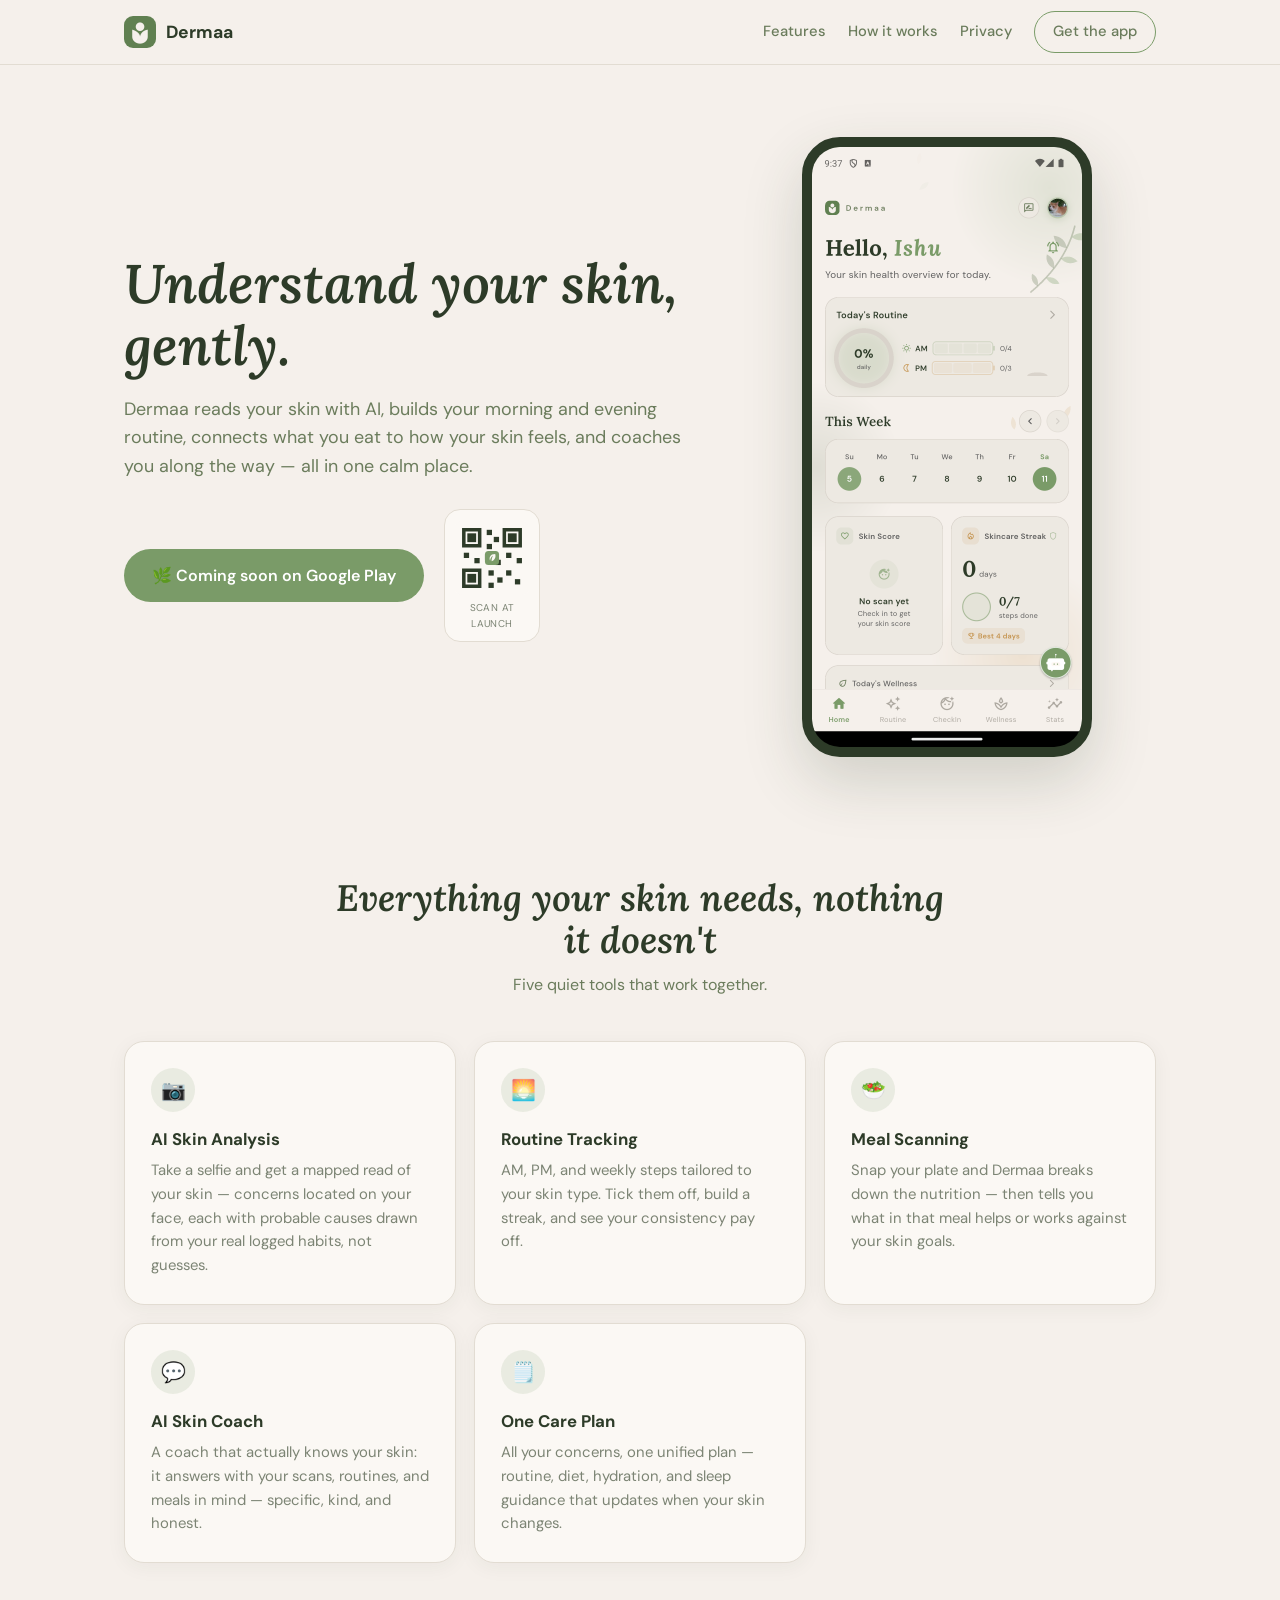
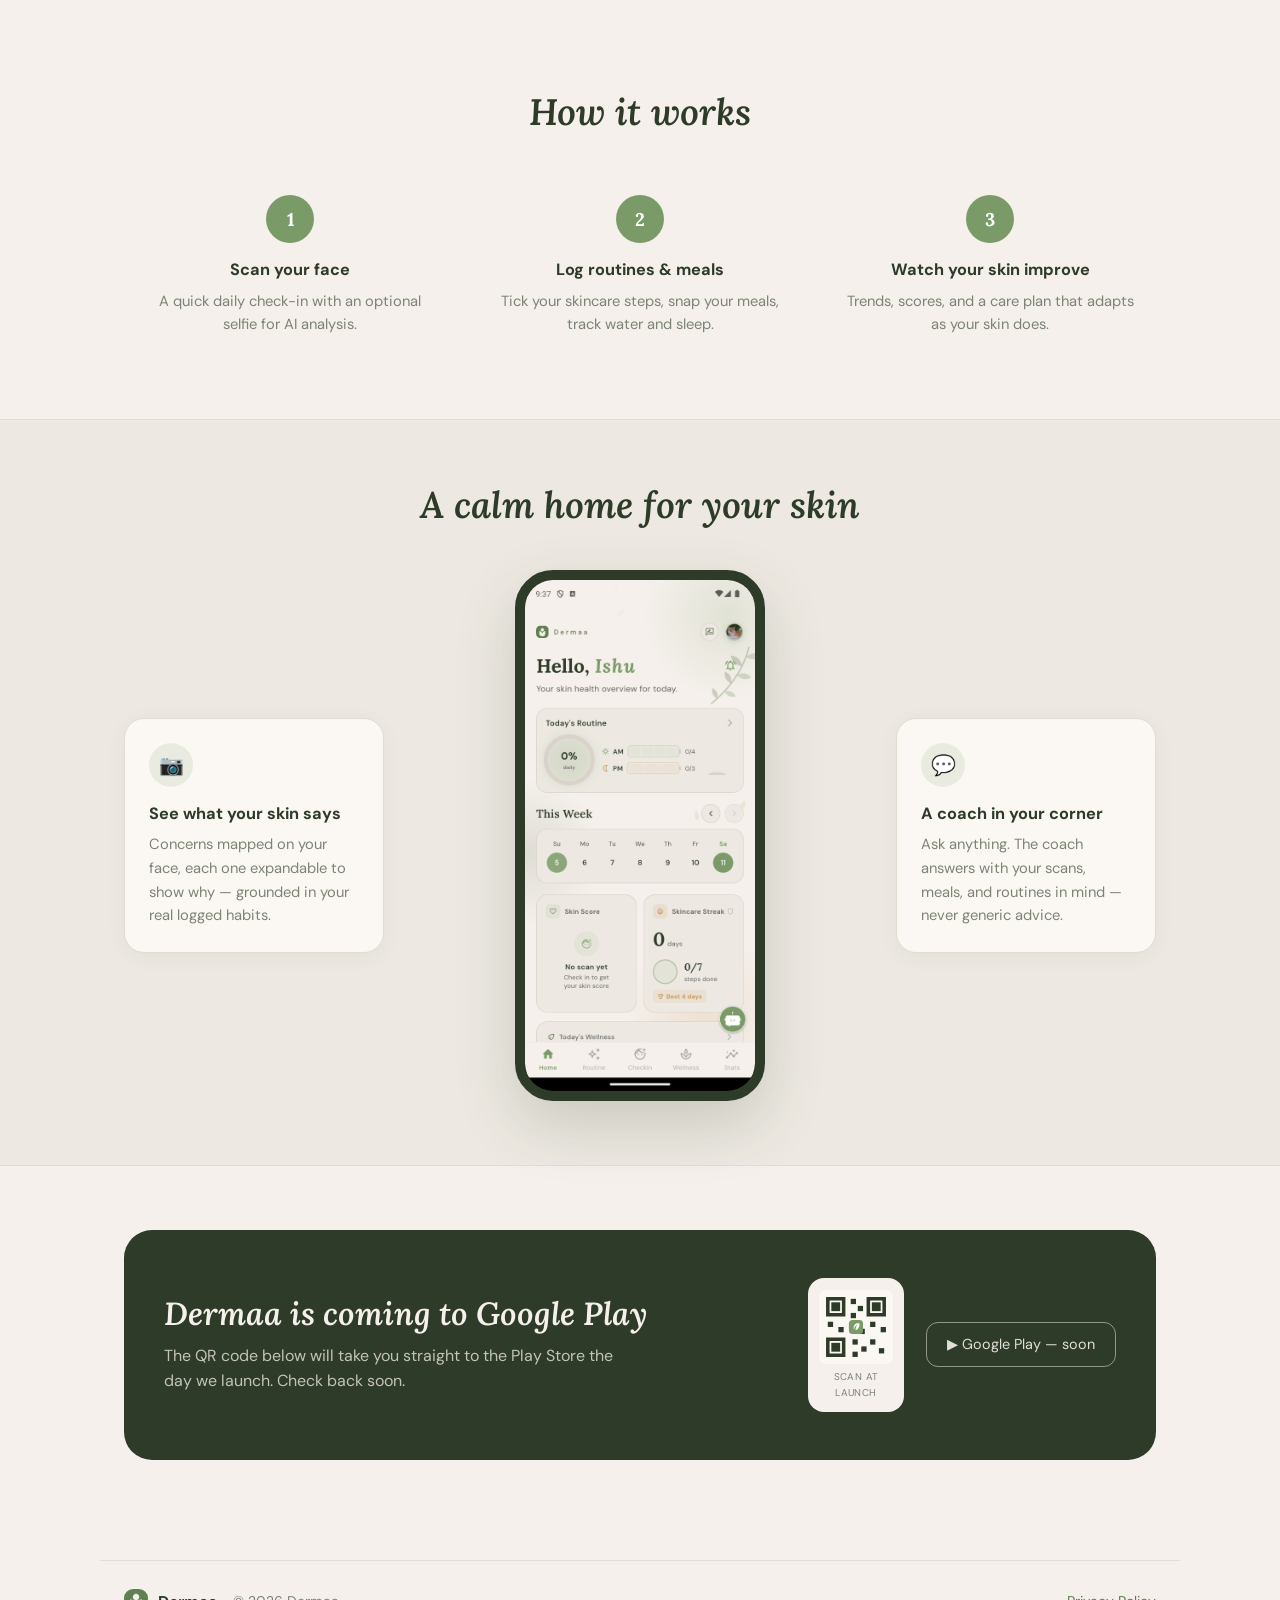
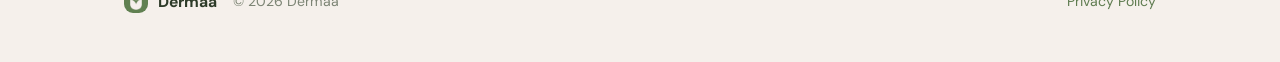
==== index.html @ 2a31aa8f "Cache-bust stylesheet (?v=2) so stale CDN/browser CSS can never serve Co-Authored-By: Claude Opus 4." ====
<!DOCTYPE html>
<html lang="en">
<head>
  <meta charset="UTF-8" />
  <meta name="viewport" content="width=device-width, initial-scale=1.0" />
  <title>Dermaa — Understand your skin, gently</title>
  <meta name="description" content="Dermaa is a skincare tracking app with AI skin analysis, routine tracking, meal scanning, and a personal AI skin coach. Coming soon to Google Play." />
  <meta property="og:title" content="Dermaa — Understand your skin, gently" />
  <meta property="og:description" content="AI skin analysis, daily routines, diet insights, and a personal skin coach — in one calm app." />
  <meta property="og:type" content="website" />
  <meta property="og:image" content="assets/shot_dashboard.png" />
  <link rel="icon" type="image/png" href="assets/app_icon.png" />
  <link rel="preconnect" href="https://fonts.googleapis.com" />
  <link rel="preconnect" href="https://fonts.gstatic.com" crossorigin />
  <link href="https://fonts.googleapis.com/css2?family=DM+Sans:wght@400;500;600;700&family=Lora:ital,wght@1,500;1,600;1,700&display=swap" rel="stylesheet" />
  <link rel="stylesheet" href="styles.css?v=2" />
</head>
<body>

  <header class="nav">
    <div class="wrap nav-inner">
      <a class="brand" href="#"><img src="assets/app_icon.png" alt="Dermaa logo" />Dermaa</a>
      <nav class="nav-links">
        <a href="#features">Features</a>
        <a href="#how">How it works</a>
        <a href="privacy.html">Privacy</a>
        <a class="btn-outline" href="#download">Get the app</a>
      </nav>
    </div>
  </header>

  <main>
    <section class="hero">
      <div class="wrap hero-grid">
        <div>
          <h1>Understand your skin, gently.</h1>
          <p class="lead">
            Dermaa reads your skin with AI, builds your morning and evening
            routine, connects what you eat to how your skin feels, and coaches
            you along the way — all in one calm place.
          </p>
          <div class="hero-cta">
            <span class="btn">🌿 Coming soon on Google Play</span>
            <div class="qr-card" title="Play Store QR — added at launch">
              <!-- Placeholder — swap for the real Play Store QR at launch -->
              <img id="playstore-qr" src="assets/qr_placeholder.svg" alt="Play Store QR code placeholder" />
              <span>SCAN AT LAUNCH</span>
            </div>
          </div>
        </div>
        <div class="phone">
          <img src="assets/shot_dashboard.png" alt="Dermaa dashboard showing routine progress, skin score, and streak" />
        </div>
      </div>
    </section>

    <section id="features">
      <div class="wrap">
        <div class="section-head">
          <h2>Everything your skin needs, nothing it doesn't</h2>
          <p>Five quiet tools that work together.</p>
        </div>
        <div class="features">
          <div class="feature">
            <div class="chip">📷</div>
            <h3>AI Skin Analysis</h3>
            <p>Take a selfie and get a mapped read of your skin — concerns located
            on your face, each with probable causes drawn from your real logged
            habits, not guesses.</p>
          </div>
          <div class="feature">
            <div class="chip">🌅</div>
            <h3>Routine Tracking</h3>
            <p>AM, PM, and weekly steps tailored to your skin type. Tick them off,
            build a streak, and see your consistency pay off.</p>
          </div>
          <div class="feature">
            <div class="chip">🥗</div>
            <h3>Meal Scanning</h3>
            <p>Snap your plate and Dermaa breaks down the nutrition — then tells
            you what in that meal helps or works against your skin goals.</p>
          </div>
          <div class="feature">
            <div class="chip">💬</div>
            <h3>AI Skin Coach</h3>
            <p>A coach that actually knows your skin: it answers with your scans,
            routines, and meals in mind — specific, kind, and honest.</p>
          </div>
          <div class="feature">
            <div class="chip">🗒️</div>
            <h3>One Care Plan</h3>
            <p>All your concerns, one unified plan — routine, diet, hydration,
            and sleep guidance that updates when your skin changes.</p>
          </div>
        </div>
      </div>
    </section>

    <section id="how">
      <div class="wrap">
        <div class="section-head">
          <h2>How it works</h2>
        </div>
        <div class="steps">
          <div class="step">
            <div class="num">1</div>
            <h3>Scan your face</h3>
            <p>A quick daily check-in with an optional selfie for AI analysis.</p>
          </div>
          <div class="step">
            <div class="num">2</div>
            <h3>Log routines &amp; meals</h3>
            <p>Tick your skincare steps, snap your meals, track water and sleep.</p>
          </div>
          <div class="step">
            <div class="num">3</div>
            <h3>Watch your skin improve</h3>
            <p>Trends, scores, and a care plan that adapts as your skin does.</p>
          </div>
        </div>
      </div>
    </section>

    <!-- More phone screenshots can be added here later: duplicate the .phone
         block inside .shots-row and drop PNGs into assets/. -->
    <section class="shots">
      <div class="wrap">
        <div class="section-head">
          <h2>A calm home for your skin</h2>
        </div>
        <div class="shots-row">
          <div class="shot-callout">
            <div class="chip">📷</div>
            <h3>See what your skin says</h3>
            <p>Concerns mapped on your face, each one expandable to show why —
            grounded in your real logged habits.</p>
          </div>
          <div class="phone"><img src="assets/shot_dashboard.png" alt="Dermaa dashboard" /></div>
          <div class="shot-callout">
            <div class="chip">💬</div>
            <h3>A coach in your corner</h3>
            <p>Ask anything. The coach answers with your scans, meals, and
            routines in mind — never generic advice.</p>
          </div>
        </div>
      </div>
    </section>

    <section id="download">
      <div class="wrap">
        <div class="download-band">
          <div>
            <h2>Dermaa is coming to Google Play</h2>
            <p>The QR code below will take you straight to the Play Store the day
            we launch. Check back soon.</p>
          </div>
          <div class="download-actions">
            <div class="qr-card on-dark">
              <img src="assets/qr_placeholder.svg" alt="Play Store QR code placeholder" />
              <span>SCAN AT LAUNCH</span>
            </div>
            <span class="play-badge">▶ Google Play — soon</span>
          </div>
        </div>
      </div>
    </section>
  </main>

  <footer>
    <div class="wrap footer-inner">
      <a class="brand" href="#"><img src="assets/app_icon.png" alt="" />Dermaa</a>
      <span>© 2026 Dermaa</span>
      <div class="footer-links">
        <a href="privacy.html">Privacy Policy</a>
      </div>
    </div>
  </footer>
</body>
</html>
---- styles.css ----
/* Dermaa promo site — mirrors the app's AppColors palette (warm cream & sage). */
:root {
  --bg: #F5F0EB;
  --surface: #EDE9E2;
  --card: #FBF8F4;
  --primary: #7A9B68;
  --primary-dark: #5F7C50;
  --forest: #2D3B28;
  --olive: #6B7C5C;
  --text: #3A4234;
  --text-soft: #7C8474;
  --border: #E2DCD2;
  --gold: #C4914A;
  --radius: 20px;
}

* { margin: 0; padding: 0; box-sizing: border-box; }

html { scroll-behavior: smooth; }

html, body {
  /* No layout may ever widen the canvas on a phone — a single overflowing
     element makes mobile browsers zoom out to a "desktop" view. */
  overflow-x: clip;
  max-width: 100%;
}

body {
  font-family: 'DM Sans', system-ui, sans-serif;
  background: var(--bg);
  color: var(--text);
  line-height: 1.6;
  -webkit-font-smoothing: antialiased;
  -webkit-text-size-adjust: 100%;
  text-size-adjust: 100%;
}

img, svg { max-width: 100%; height: auto; }

h1, h2, h3.serif {
  font-family: 'Lora', Georgia, serif;
  font-style: italic;
  font-weight: 600;
  color: var(--forest);
  line-height: 1.15;
}

a { color: var(--primary-dark); text-decoration: none; }
a:hover { text-decoration: underline; }

.wrap { max-width: 1080px; margin: 0 auto; padding: 0 24px; }

/* ── Nav ── */
.nav {
  position: sticky; top: 0; z-index: 10;
  background: rgba(245, 240, 235, 0.92);
  backdrop-filter: blur(8px);
  border-bottom: 1px solid var(--border);
}
.nav-inner {
  display: flex; align-items: center; gap: 28px;
  height: 64px;
}
.brand { display: flex; align-items: center; gap: 10px; font-weight: 700; color: var(--forest); font-size: 1.1rem; }
.brand img { width: 32px; height: 32px; border-radius: 9px; }
.brand:hover { text-decoration: none; }
.nav-links { display: flex; gap: 22px; margin-left: auto; align-items: center; }
.nav-links a { color: var(--olive); font-size: 0.92rem; font-weight: 500; }
.btn-outline {
  border: 1.5px solid var(--primary); color: var(--primary-dark);
  padding: 8px 18px; border-radius: 22px; font-weight: 600; font-size: 0.9rem;
}
.btn-outline:hover { background: var(--primary); color: #fff; text-decoration: none; }

/* ── Buttons ── */
.btn {
  display: inline-flex; align-items: center; gap: 9px;
  background: var(--primary); color: #fff;
  padding: 14px 28px; border-radius: 28px;
  font-weight: 600; font-size: 1rem; border: none; cursor: default;
}
.btn:hover { background: var(--primary-dark); text-decoration: none; }

/* ── Hero ── */
.hero { padding: 72px 0 56px; }
.hero-grid { display: grid; grid-template-columns: 1.15fr 0.85fr; gap: 48px; align-items: center; }
.hero h1 { font-size: clamp(2.2rem, 4.5vw, 3.4rem); margin-bottom: 18px; }
.hero p.lead { font-size: 1.12rem; color: var(--olive); max-width: 34em; margin-bottom: 28px; }
.hero-cta { display: flex; align-items: center; gap: 20px; flex-wrap: wrap; }

.qr-card {
  background: var(--card); border: 1px solid var(--border); border-radius: 16px;
  padding: 10px; width: 96px; text-align: center;
}
.qr-card img { width: 76px; height: 76px; display: block; }
.qr-card span { font-size: 0.62rem; color: var(--text-soft); display: block; margin-top: 4px; letter-spacing: 0.04em; }

/* Phone frame */
.phone {
  border: 10px solid var(--forest); border-radius: 38px;
  overflow: hidden; background: var(--forest);
  box-shadow: 0 24px 60px rgba(45, 59, 40, 0.18);
  width: 100%; max-width: 290px; margin: 0 auto;
}
.phone img { width: 100%; display: block; border-radius: 26px; }

/* ── Sections ── */
section { padding: 64px 0; }
.section-head { text-align: center; max-width: 40em; margin: 0 auto 44px; }
.section-head h2 { font-size: clamp(1.7rem, 3vw, 2.3rem); margin-bottom: 10px; }
.section-head p { color: var(--olive); }

/* Features */
.features { display: grid; grid-template-columns: repeat(auto-fit, minmax(280px, 1fr)); gap: 18px; }
.feature {
  background: var(--card); border: 1px solid var(--border);
  border-radius: var(--radius); padding: 26px;
  /* Stitch design-md "ambient shadow": forest-tinted, never black */
  box-shadow: 0px 4px 20px rgba(45, 59, 40, 0.05);
}
.feature .chip {
  width: 44px; height: 44px; border-radius: 50%;
  background: rgba(122, 155, 104, 0.14);
  display: flex; align-items: center; justify-content: center;
  font-size: 1.25rem; margin-bottom: 14px;
}
.feature h3 { font-size: 1.05rem; color: var(--forest); margin-bottom: 6px; font-weight: 700; }
.feature p { font-size: 0.93rem; color: var(--text-soft); }

/* How it works */
.steps { display: grid; grid-template-columns: repeat(auto-fit, minmax(240px, 1fr)); gap: 18px; }
.step { text-align: center; padding: 18px; }
.step .num {
  width: 48px; height: 48px; border-radius: 50%;
  background: var(--primary); color: #fff; font-weight: 700; font-size: 1.15rem;
  display: flex; align-items: center; justify-content: center; margin: 0 auto 14px;
  font-family: 'Lora', serif;
}
.step h3 { color: var(--forest); font-size: 1.02rem; margin-bottom: 6px; }
.step p { font-size: 0.92rem; color: var(--text-soft); }

/* Screenshot showcase */
.shots { background: var(--surface); border-top: 1px solid var(--border); border-bottom: 1px solid var(--border); }
.shots-row { display: flex; gap: 32px; justify-content: center; align-items: center; flex-wrap: wrap; }
.shots .phone { max-width: 250px; }
.shot-callout {
  max-width: 260px; background: var(--card); border: 1px solid var(--border);
  border-radius: var(--radius); padding: 24px;
  box-shadow: 0px 4px 20px rgba(45, 59, 40, 0.05);
}
.shot-callout .chip {
  width: 44px; height: 44px; border-radius: 50%;
  background: rgba(122, 155, 104, 0.14);
  display: flex; align-items: center; justify-content: center;
  font-size: 1.25rem; margin-bottom: 14px;
}
.shot-callout h3 { color: var(--forest); font-size: 1.02rem; margin-bottom: 6px; }
.shot-callout p { font-size: 0.92rem; color: var(--text-soft); }

/* Download band */
.download-band {
  background: var(--forest); border-radius: 28px;
  padding: 48px 40px; color: #F5F0EB;
  display: flex; align-items: center; gap: 40px; flex-wrap: wrap; justify-content: space-between;
}
.download-band h2 { color: #F5F0EB; font-size: clamp(1.5rem, 2.6vw, 2rem); margin-bottom: 10px; }
.download-band p { color: rgba(245, 240, 235, 0.75); max-width: 30em; }
.download-actions { display: flex; align-items: center; gap: 22px; }
.qr-card.on-dark { background: #F5F0EB; border-color: transparent; }
.play-badge {
  border: 1.5px solid rgba(245, 240, 235, 0.5); border-radius: 12px;
  padding: 10px 20px; font-size: 0.9rem; color: rgba(245, 240, 235, 0.9);
  display: inline-flex; align-items: center; gap: 8px; white-space: nowrap;
}

/* Footer */
footer { padding: 36px 0 48px; }
.footer-inner {
  display: flex; align-items: center; gap: 16px; flex-wrap: wrap;
  color: var(--text-soft); font-size: 0.88rem;
  border-top: 1px solid var(--border); padding-top: 28px;
}
.footer-inner .brand { font-size: 0.98rem; }
.footer-inner .brand img { width: 24px; height: 24px; }
.footer-links { margin-left: auto; display: flex; gap: 18px; }

/* ── Privacy page ── */
.doc { max-width: 760px; margin: 0 auto; padding: 56px 24px 72px; }
.doc h1 { font-size: 2.1rem; margin-bottom: 6px; }
.doc .updated { color: var(--text-soft); font-size: 0.9rem; margin-bottom: 36px; }
.doc h2 { font-size: 1.25rem; margin: 34px 0 10px; }
.doc p, .doc li { color: var(--text); font-size: 0.98rem; }
.doc ul { padding-left: 22px; margin: 10px 0; }
.doc li { margin-bottom: 6px; }

/* ── Responsive ── */
@media (max-width: 820px) {
  .hero-grid { grid-template-columns: 1fr; text-align: center; }
  .hero p.lead { margin-left: auto; margin-right: auto; }
  .hero-cta { justify-content: center; }
  .phone { max-width: 240px; }
  .nav-links a:not(.btn-outline) { display: none; }
  .download-band { justify-content: center; text-align: center; }
}

/* Phones */
@media (max-width: 560px) {
  .wrap { padding: 0 18px; }
  section { padding: 44px 0; }
  .hero { padding: 40px 0 36px; }
  .hero h1 { font-size: 2.1rem; }
  .hero p.lead { font-size: 1rem; }
  .hero-cta { flex-direction: column; gap: 16px; }
  .hero-cta .btn { width: 100%; justify-content: center; }
  .section-head { margin-bottom: 28px; }
  .features { grid-template-columns: 1fr; gap: 14px; }
  .feature { padding: 20px; }
  .steps { grid-template-columns: 1fr; gap: 8px; }
  .step { padding: 12px; }
  .shots-row { gap: 20px; }
  .shot-callout { max-width: 100%; }
  .download-band {
    flex-direction: column; align-items: center;
    padding: 32px 22px; gap: 24px; border-radius: 22px;
  }
  .download-actions { flex-direction: column; gap: 16px; }
  .footer-inner { flex-direction: column; text-align: center; gap: 10px; }
  .footer-links { margin-left: 0; }
  .nav-inner { height: 58px; gap: 12px; }
  .brand { font-size: 1rem; }
}
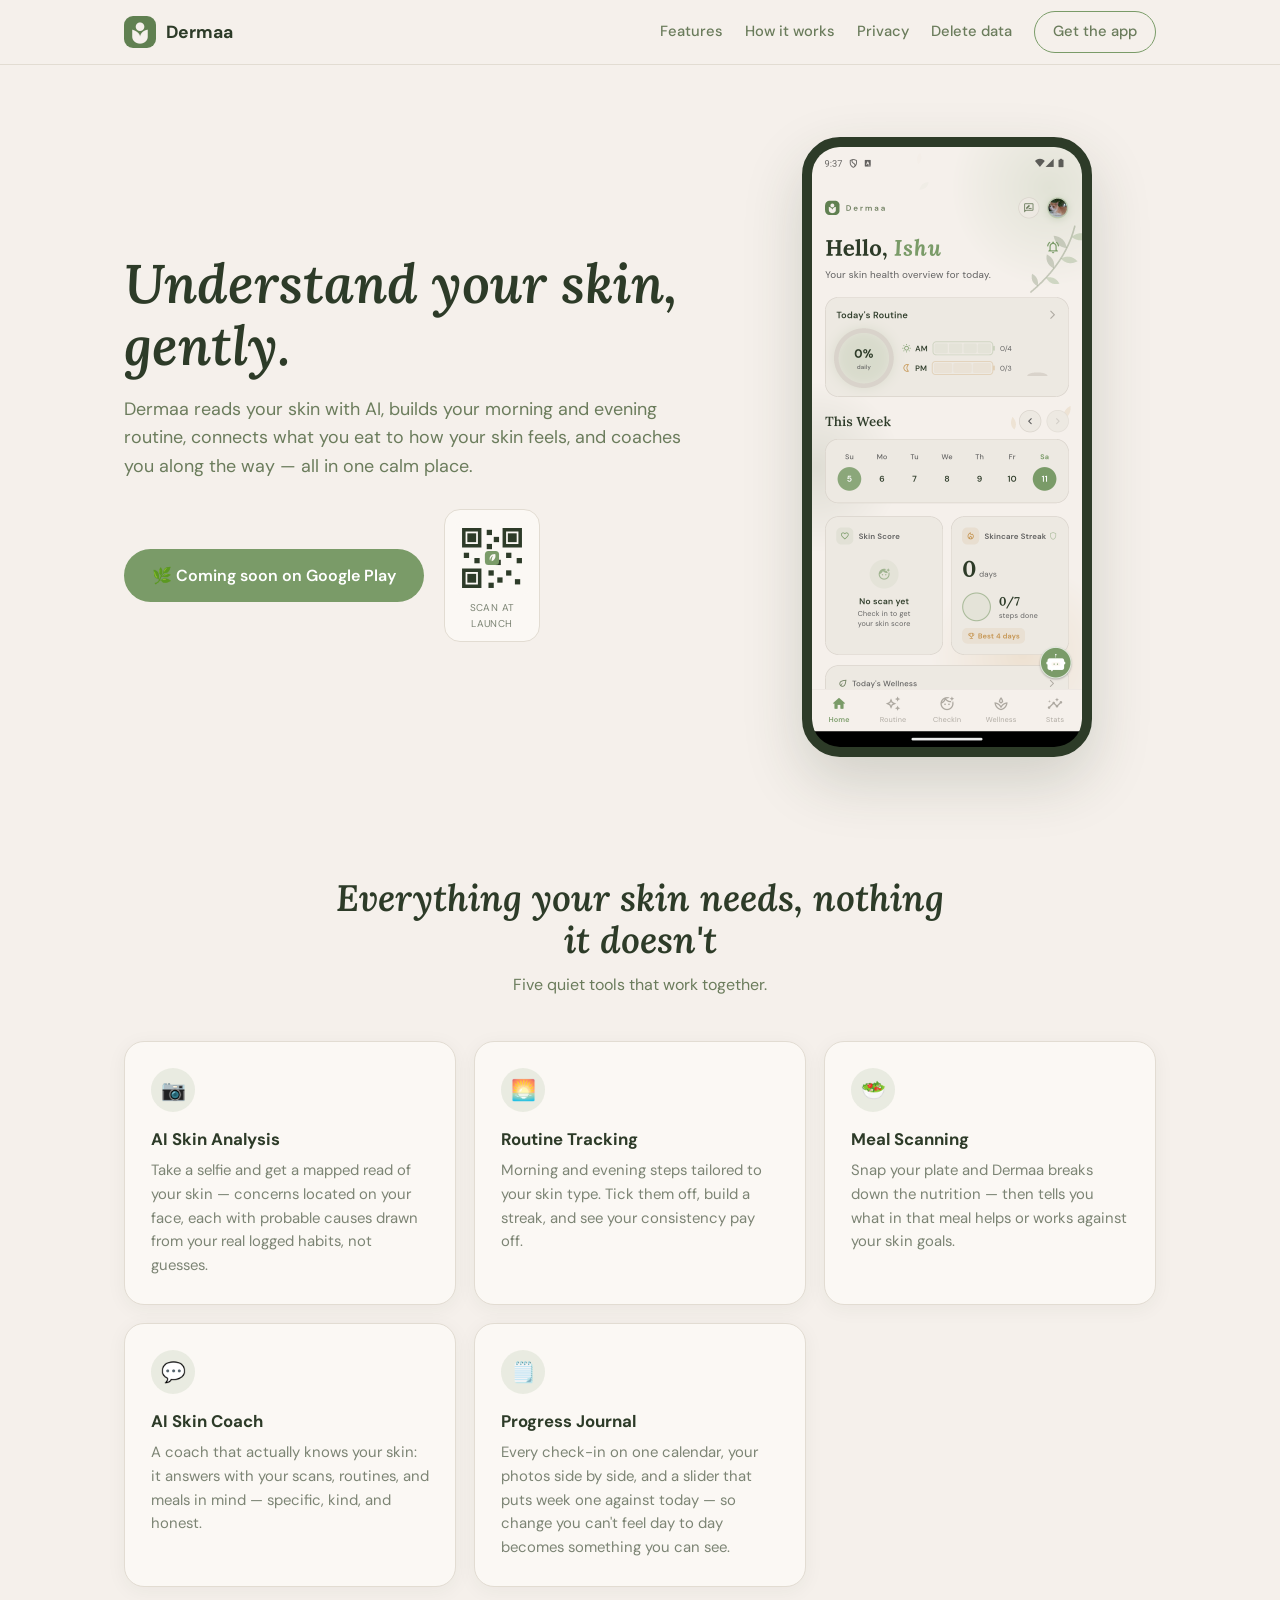
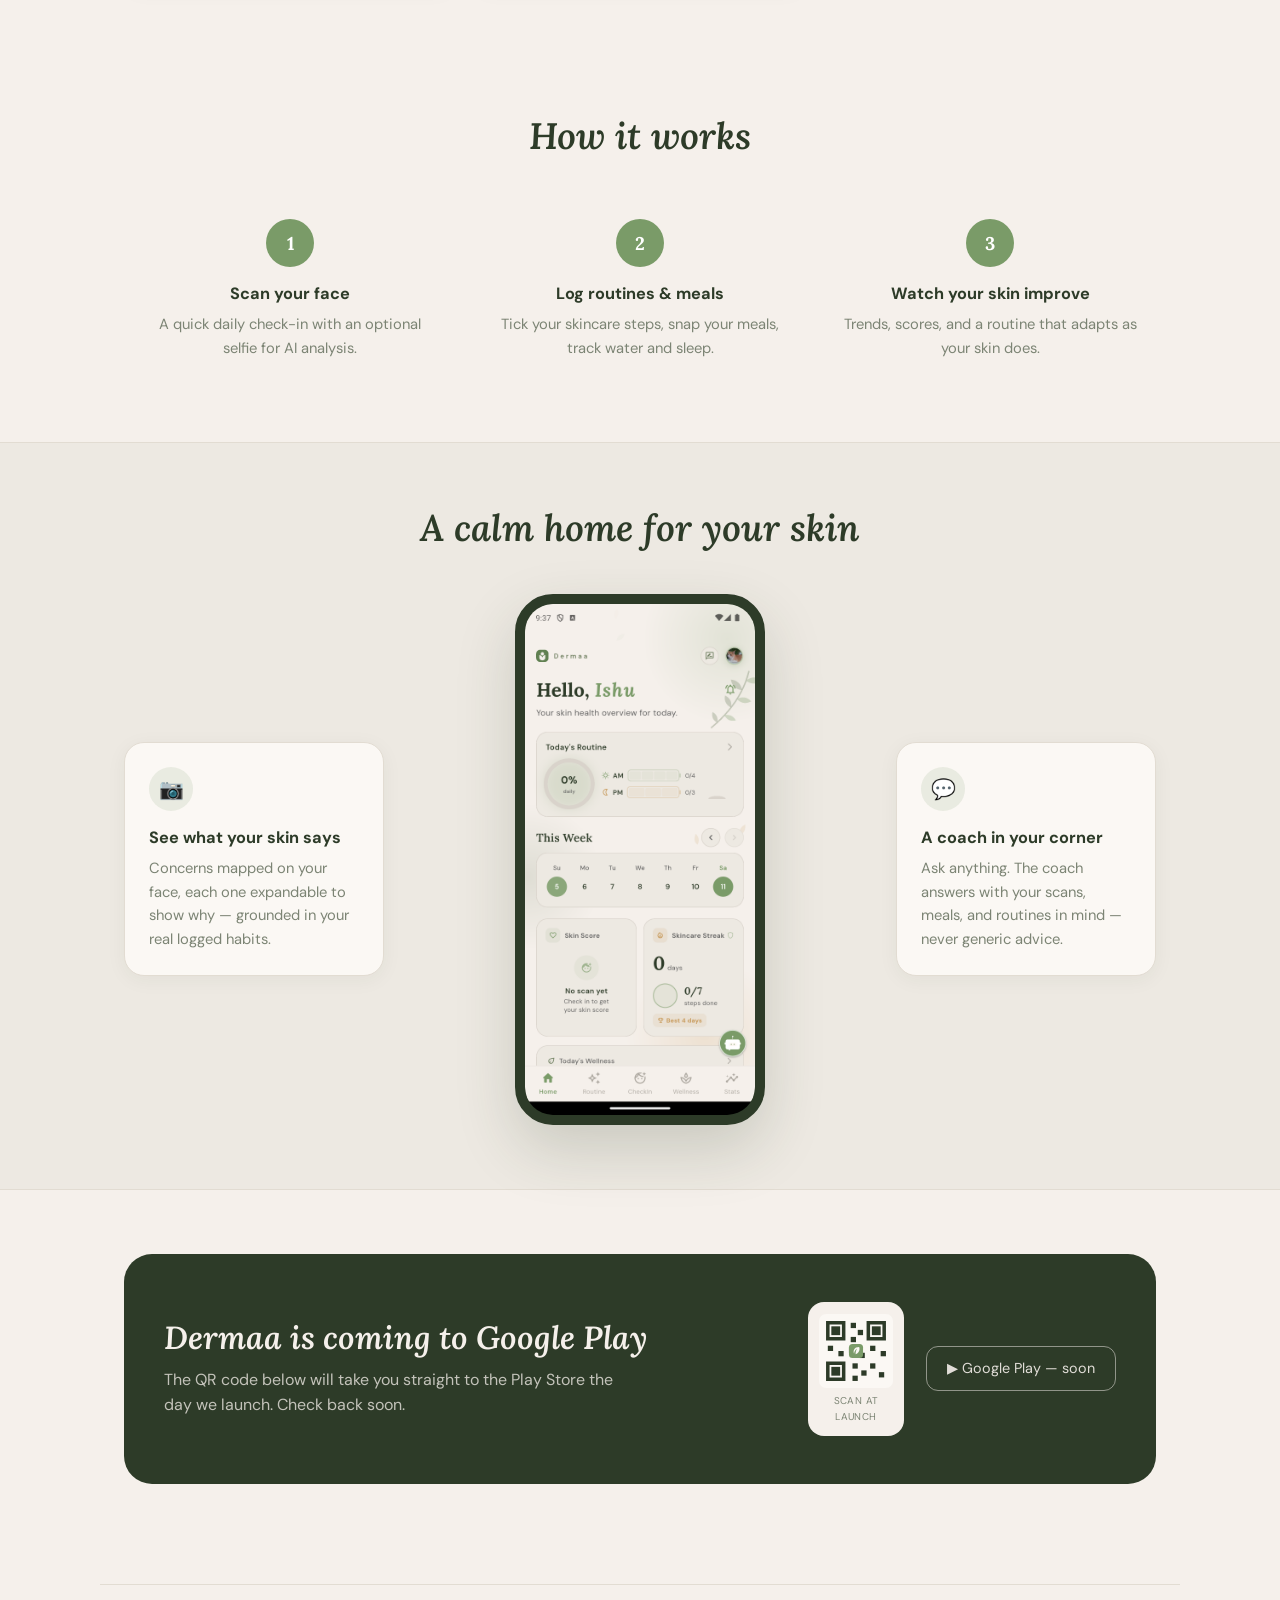
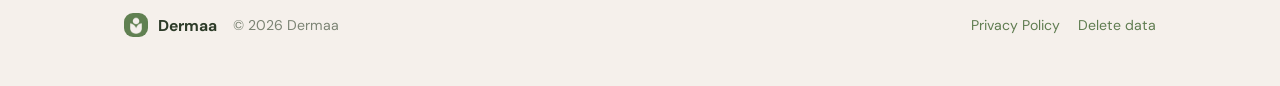
==== commit 6d85273a: "Rewrite privacy policy for Play's User Data policy; add deletion page The old policy predated the Pl" ====
--- a/index.html
+++ b/index.html
@@ -13,7 +13,7 @@
   <link rel="preconnect" href="https://fonts.googleapis.com" />
   <link rel="preconnect" href="https://fonts.gstatic.com" crossorigin />
   <link href="https://fonts.googleapis.com/css2?family=DM+Sans:wght@400;500;600;700&family=Lora:ital,wght@1,500;1,600;1,700&display=swap" rel="stylesheet" />
-  <link rel="stylesheet" href="styles.css?v=2" />
+  <link rel="stylesheet" href="styles.css?v=3" />
 </head>
 <body>
 
@@ -24,6 +24,7 @@
         <a href="#features">Features</a>
         <a href="#how">How it works</a>
         <a href="privacy.html">Privacy</a>
+        <a href="delete-account.html">Delete data</a>
         <a class="btn-outline" href="#download">Get the app</a>
       </nav>
     </div>
@@ -71,7 +72,7 @@
           <div class="feature">
             <div class="chip">🌅</div>
             <h3>Routine Tracking</h3>
-            <p>AM, PM, and weekly steps tailored to your skin type. Tick them off,
+            <p>Morning and evening steps tailored to your skin type. Tick them off,
             build a streak, and see your consistency pay off.</p>
           </div>
           <div class="feature">
@@ -88,9 +89,10 @@
           </div>
           <div class="feature">
             <div class="chip">🗒️</div>
-            <h3>One Care Plan</h3>
-            <p>All your concerns, one unified plan — routine, diet, hydration,
-            and sleep guidance that updates when your skin changes.</p>
+            <h3>Progress Journal</h3>
+            <p>Every check-in on one calendar, your photos side by side, and a
+            slider that puts week one against today — so change you can't feel
+            day to day becomes something you can see.</p>
           </div>
         </div>
       </div>
@@ -115,7 +117,7 @@
           <div class="step">
             <div class="num">3</div>
             <h3>Watch your skin improve</h3>
-            <p>Trends, scores, and a care plan that adapts as your skin does.</p>
+            <p>Trends, scores, and a routine that adapts as your skin does.</p>
           </div>
         </div>
       </div>
@@ -172,6 +174,7 @@
       <span>© 2026 Dermaa</span>
       <div class="footer-links">
         <a href="privacy.html">Privacy Policy</a>
+        <a href="delete-account.html">Delete data</a>
       </div>
     </div>
   </footer>
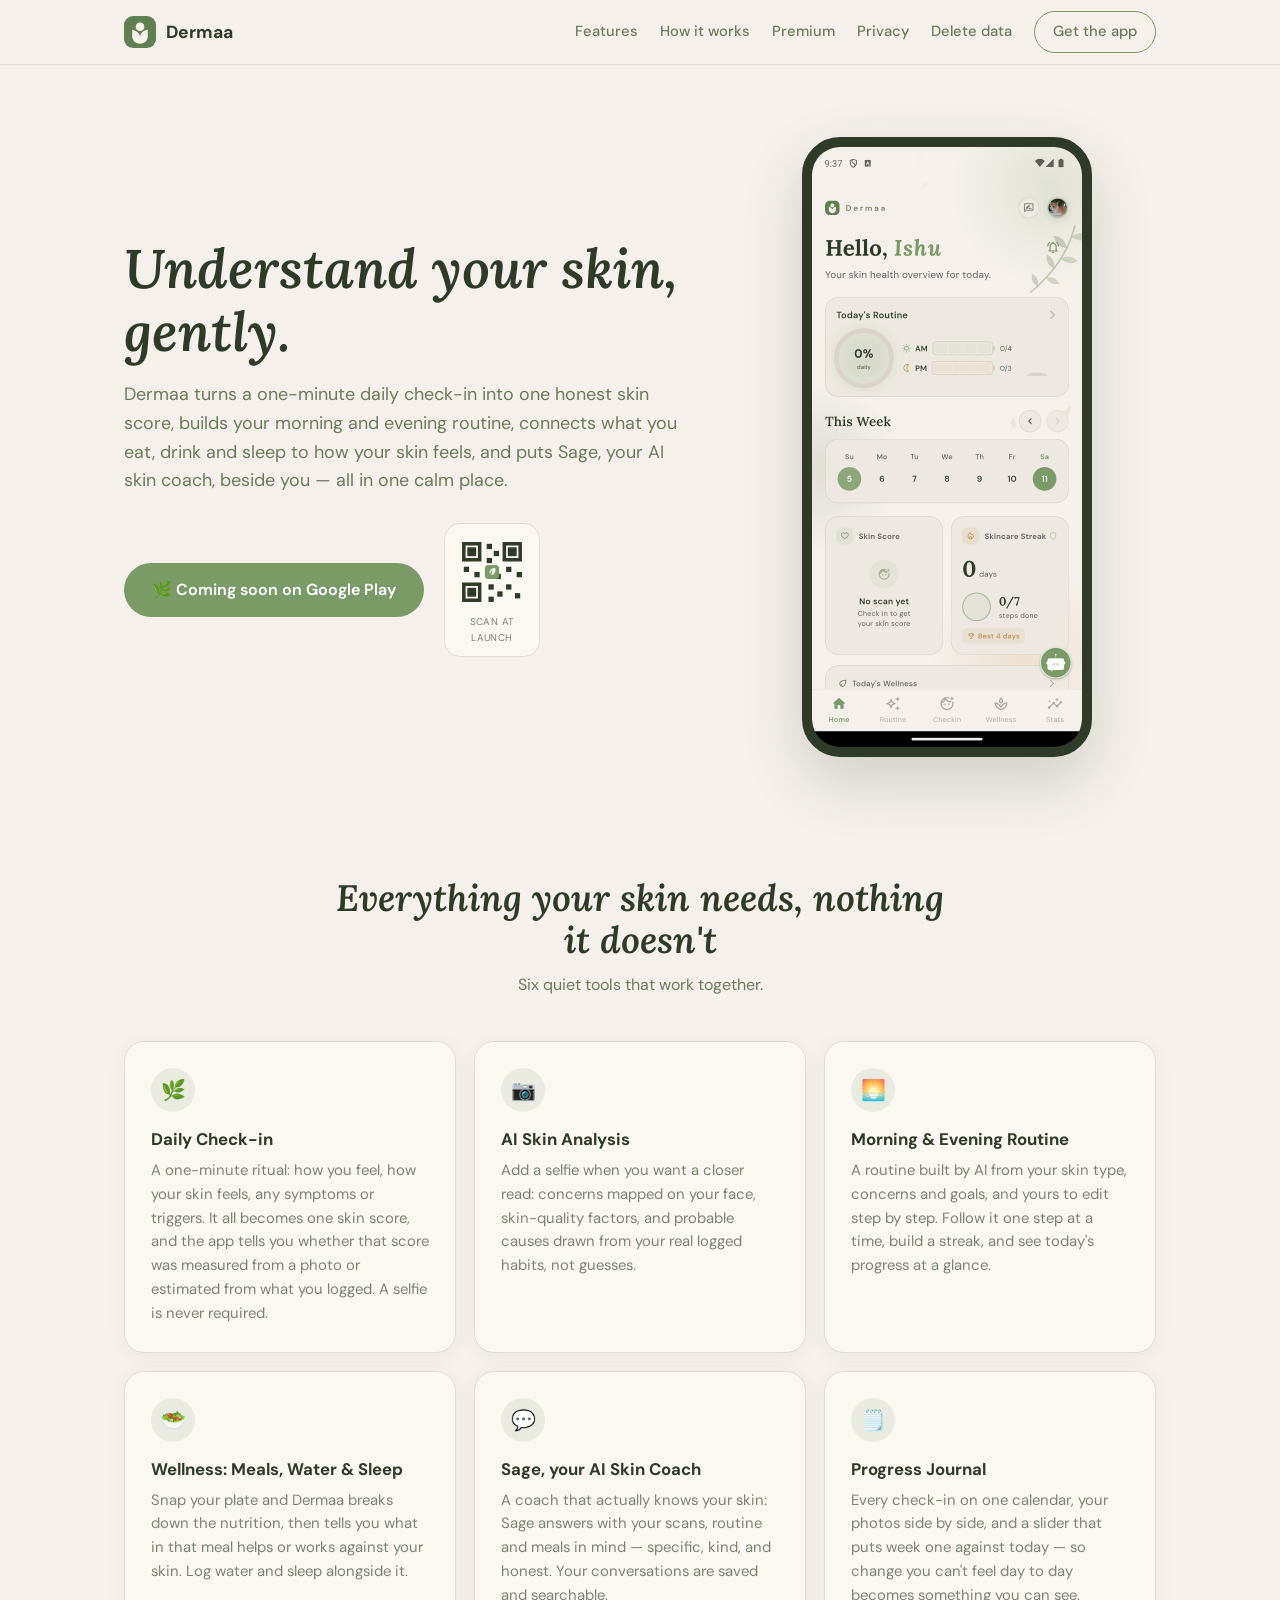
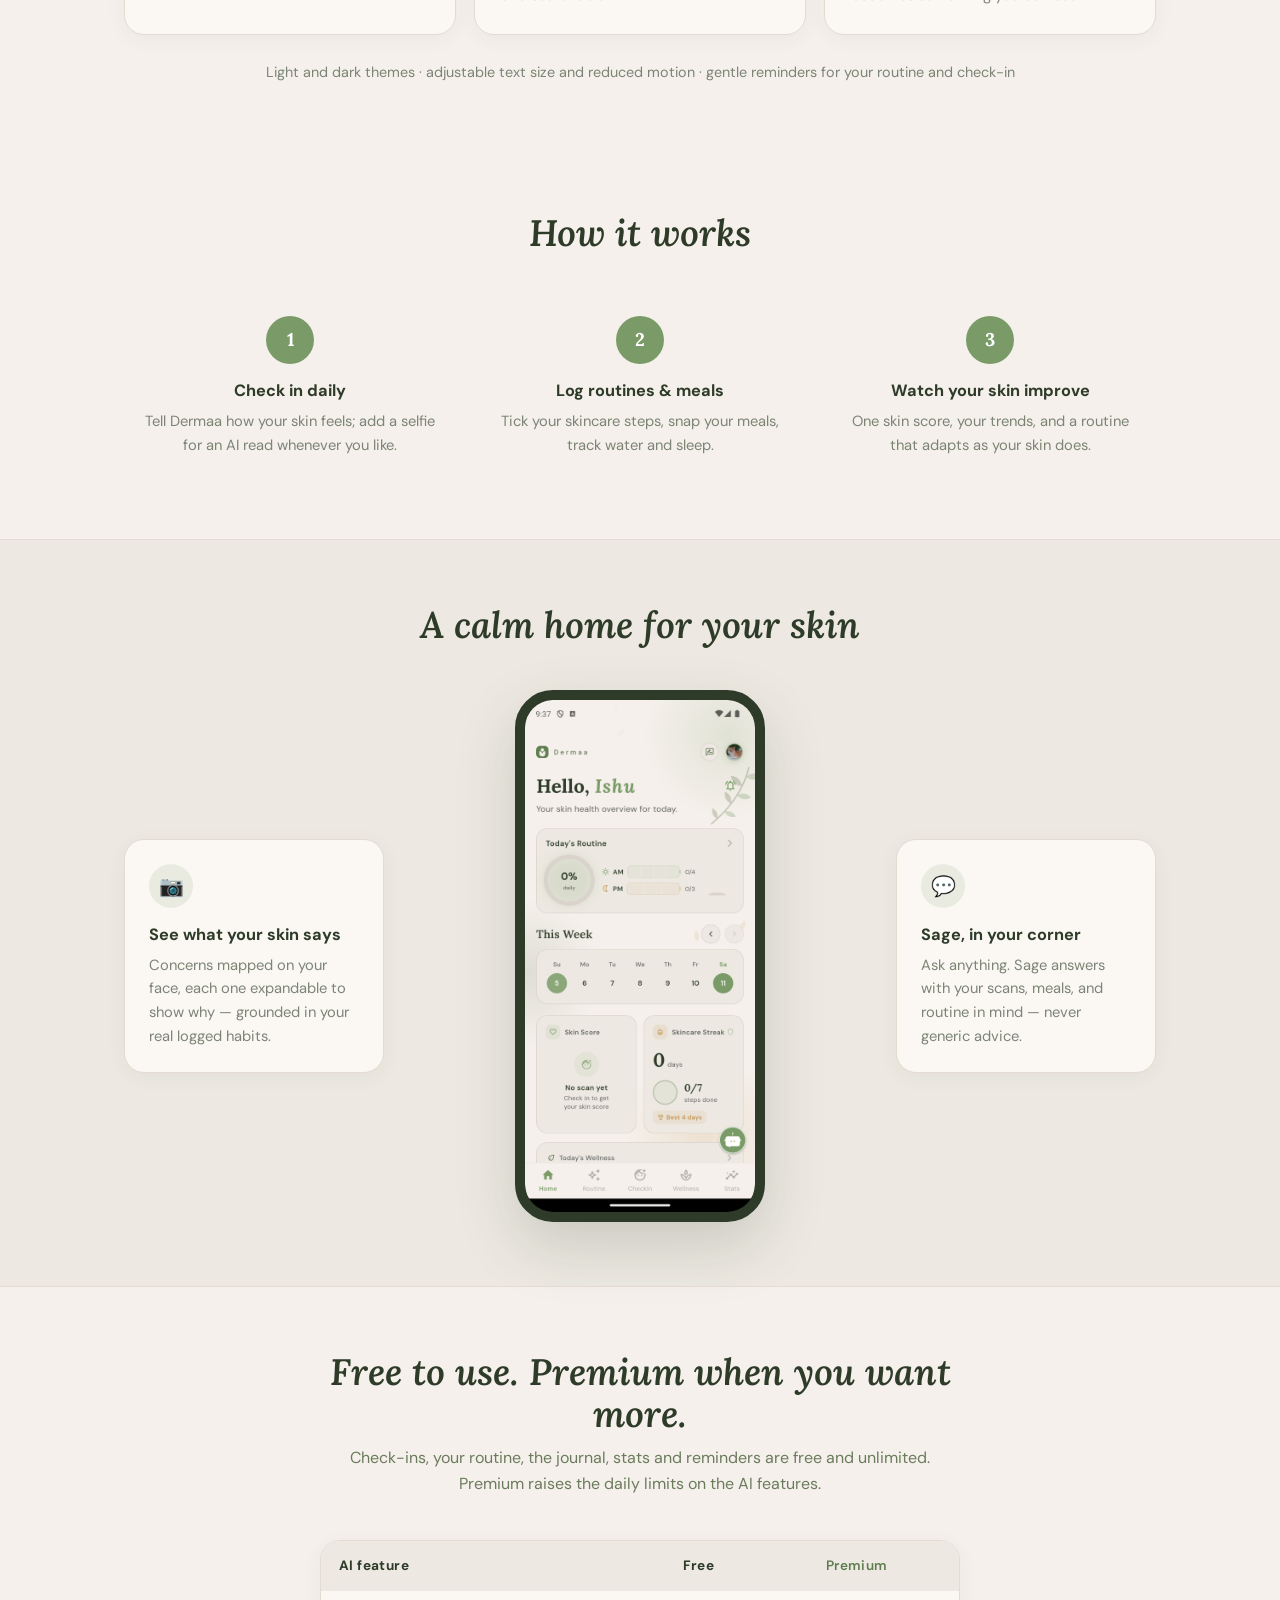
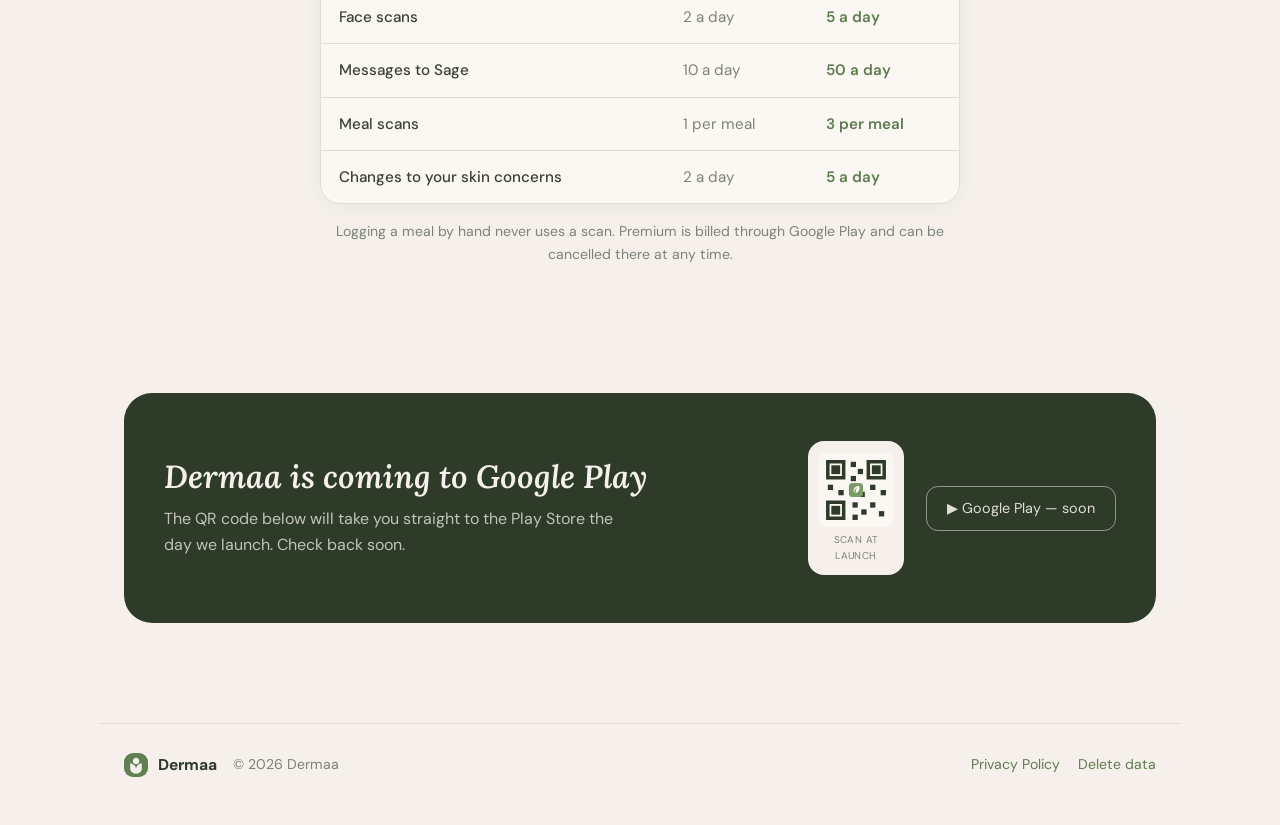
==== commit 83c456e6: "Bring the site up to date with the app - Features: six tools instead of five. The daily check-in and" ====
--- a/index.html
+++ b/index.html
@@ -4,16 +4,16 @@
   <meta charset="UTF-8" />
   <meta name="viewport" content="width=device-width, initial-scale=1.0" />
   <title>Dermaa — Understand your skin, gently</title>
-  <meta name="description" content="Dermaa is a skincare tracking app with AI skin analysis, routine tracking, meal scanning, and a personal AI skin coach. Coming soon to Google Play." />
+  <meta name="description" content="Dermaa is a skincare tracking app: a daily check-in with one skin score, AI skin analysis, a morning and evening routine, meal, water and sleep tracking, and Sage, a personal AI skin coach. Coming soon to Google Play." />
   <meta property="og:title" content="Dermaa — Understand your skin, gently" />
-  <meta property="og:description" content="AI skin analysis, daily routines, diet insights, and a personal skin coach — in one calm app." />
+  <meta property="og:description" content="A daily skin check-in, AI skin analysis, your morning and evening routine, wellness tracking and Sage, your AI skin coach — in one calm app." />
   <meta property="og:type" content="website" />
   <meta property="og:image" content="assets/shot_dashboard.png" />
   <link rel="icon" type="image/png" href="assets/app_icon.png" />
   <link rel="preconnect" href="https://fonts.googleapis.com" />
   <link rel="preconnect" href="https://fonts.gstatic.com" crossorigin />
   <link href="https://fonts.googleapis.com/css2?family=DM+Sans:wght@400;500;600;700&family=Lora:ital,wght@1,500;1,600;1,700&display=swap" rel="stylesheet" />
-  <link rel="stylesheet" href="styles.css?v=3" />
+  <link rel="stylesheet" href="styles.css?v=4" />
 </head>
 <body>
 
@@ -23,6 +23,7 @@
       <nav class="nav-links">
         <a href="#features">Features</a>
         <a href="#how">How it works</a>
+        <a href="#premium">Premium</a>
         <a href="privacy.html">Privacy</a>
         <a href="delete-account.html">Delete data</a>
         <a class="btn-outline" href="#download">Get the app</a>
@@ -36,9 +37,10 @@
         <div>
           <h1>Understand your skin, gently.</h1>
           <p class="lead">
-            Dermaa reads your skin with AI, builds your morning and evening
-            routine, connects what you eat to how your skin feels, and coaches
-            you along the way — all in one calm place.
+            Dermaa turns a one-minute daily check-in into one honest skin
+            score, builds your morning and evening routine, connects what you
+            eat, drink and sleep to how your skin feels, and puts Sage, your AI
+            skin coach, beside you — all in one calm place.
           </p>
           <div class="hero-cta">
             <span class="btn">🌿 Coming soon on Google Play</span>
@@ -59,33 +61,44 @@
       <div class="wrap">
         <div class="section-head">
           <h2>Everything your skin needs, nothing it doesn't</h2>
-          <p>Five quiet tools that work together.</p>
+          <p>Six quiet tools that work together.</p>
         </div>
         <div class="features">
+          <div class="feature">
+            <div class="chip">🌿</div>
+            <h3>Daily Check-in</h3>
+            <p>A one-minute ritual: how you feel, how your skin feels, any
+            symptoms or triggers. It all becomes one skin score, and the app
+            tells you whether that score was measured from a photo or estimated
+            from what you logged. A selfie is never required.</p>
+          </div>
           <div class="feature">
             <div class="chip">📷</div>
             <h3>AI Skin Analysis</h3>
-            <p>Take a selfie and get a mapped read of your skin — concerns located
-            on your face, each with probable causes drawn from your real logged
-            habits, not guesses.</p>
+            <p>Add a selfie when you want a closer read: concerns mapped on your
+            face, skin-quality factors, and probable causes drawn from your real
+            logged habits, not guesses.</p>
           </div>
           <div class="feature">
             <div class="chip">🌅</div>
-            <h3>Routine Tracking</h3>
-            <p>Morning and evening steps tailored to your skin type. Tick them off,
-            build a streak, and see your consistency pay off.</p>
+            <h3>Morning &amp; Evening Routine</h3>
+            <p>A routine built by AI from your skin type, concerns and goals,
+            and yours to edit step by step. Follow it one step at a time, build
+            a streak, and see today's progress at a glance.</p>
           </div>
           <div class="feature">
             <div class="chip">🥗</div>
-            <h3>Meal Scanning</h3>
-            <p>Snap your plate and Dermaa breaks down the nutrition — then tells
-            you what in that meal helps or works against your skin goals.</p>
+            <h3>Wellness: Meals, Water &amp; Sleep</h3>
+            <p>Snap your plate and Dermaa breaks down the nutrition, then tells
+            you what in that meal helps or works against your skin. Log water
+            and sleep alongside it.</p>
           </div>
           <div class="feature">
             <div class="chip">💬</div>
-            <h3>AI Skin Coach</h3>
-            <p>A coach that actually knows your skin: it answers with your scans,
-            routines, and meals in mind — specific, kind, and honest.</p>
+            <h3>Sage, your AI Skin Coach</h3>
+            <p>A coach that actually knows your skin: Sage answers with your
+            scans, routine and meals in mind — specific, kind, and honest. Your
+            conversations are saved and searchable.</p>
           </div>
           <div class="feature">
             <div class="chip">🗒️</div>
@@ -95,6 +108,8 @@
             day to day becomes something you can see.</p>
           </div>
         </div>
+        <p class="features-note">Light and dark themes · adjustable text size and
+        reduced motion · gentle reminders for your routine and check-in</p>
       </div>
     </section>
 
@@ -106,8 +121,9 @@
         <div class="steps">
           <div class="step">
             <div class="num">1</div>
-            <h3>Scan your face</h3>
-            <p>A quick daily check-in with an optional selfie for AI analysis.</p>
+            <h3>Check in daily</h3>
+            <p>Tell Dermaa how your skin feels; add a selfie for an AI read
+            whenever you like.</p>
           </div>
           <div class="step">
             <div class="num">2</div>
@@ -117,7 +133,8 @@
           <div class="step">
             <div class="num">3</div>
             <h3>Watch your skin improve</h3>
-            <p>Trends, scores, and a routine that adapts as your skin does.</p>
+            <p>One skin score, your trends, and a routine that adapts as your
+            skin does.</p>
           </div>
         </div>
       </div>
@@ -140,10 +157,35 @@
           <div class="phone"><img src="assets/shot_dashboard.png" alt="Dermaa dashboard" /></div>
           <div class="shot-callout">
             <div class="chip">💬</div>
-            <h3>A coach in your corner</h3>
-            <p>Ask anything. The coach answers with your scans, meals, and
-            routines in mind — never generic advice.</p>
-          </div>
+            <h3>Sage, in your corner</h3>
+            <p>Ask anything. Sage answers with your scans, meals, and
+            routine in mind — never generic advice.</p>
+          </div>
+        </div>
+      </div>
+    </section>
+
+    <section id="premium">
+      <div class="wrap">
+        <div class="section-head">
+          <h2>Free to use. Premium when you want more.</h2>
+          <p>Check-ins, your routine, the journal, stats and reminders are free
+          and unlimited. Premium raises the daily limits on the AI features.</p>
+        </div>
+        <div class="plans">
+          <table>
+            <thead>
+              <tr><th scope="col">AI feature</th><th scope="col">Free</th><th scope="col">Premium</th></tr>
+            </thead>
+            <tbody>
+              <tr><th scope="row">Face scans</th><td>2 a day</td><td>5 a day</td></tr>
+              <tr><th scope="row">Messages to Sage</th><td>10 a day</td><td>50 a day</td></tr>
+              <tr><th scope="row">Meal scans</th><td>1 per meal</td><td>3 per meal</td></tr>
+              <tr><th scope="row">Changes to your skin concerns</th><td>2 a day</td><td>5 a day</td></tr>
+            </tbody>
+          </table>
+          <p class="plans-note">Logging a meal by hand never uses a scan. Premium
+          is billed through Google Play and can be cancelled there at any time.</p>
         </div>
       </div>
     </section>
--- a/styles.css
+++ b/styles.css
@@ -127,6 +127,11 @@
 .feature h3 { font-size: 1.05rem; color: var(--forest); margin-bottom: 6px; font-weight: 700; }
 .feature p { font-size: 0.93rem; color: var(--text-soft); }
 
+.features-note {
+  text-align: center; color: var(--text-soft); font-size: 0.9rem;
+  margin-top: 26px;
+}
+
 /* How it works */
 .steps { display: grid; grid-template-columns: repeat(auto-fit, minmax(240px, 1fr)); gap: 18px; }
 .step { text-align: center; padding: 18px; }
@@ -156,6 +161,25 @@
 }
 .shot-callout h3 { color: var(--forest); font-size: 1.02rem; margin-bottom: 6px; }
 .shot-callout p { font-size: 0.92rem; color: var(--text-soft); }
+
+/* Free & Premium */
+.plans { max-width: 640px; margin: 0 auto; }
+.plans table {
+  width: 100%; border-collapse: separate; border-spacing: 0;
+  background: var(--card); border: 1px solid var(--border);
+  border-radius: var(--radius); overflow: hidden;
+  box-shadow: 0px 4px 20px rgba(45, 59, 40, 0.05);
+}
+.plans th, .plans td { padding: 14px 18px; text-align: left; font-size: 0.95rem; }
+.plans thead th {
+  background: var(--surface); color: var(--forest); font-weight: 700;
+  font-size: 0.85rem; letter-spacing: 0.03em;
+}
+.plans thead th:last-child, .plans tbody td:last-child { color: var(--primary-dark); font-weight: 600; }
+.plans tbody th { color: var(--text); font-weight: 500; }
+.plans tbody td { color: var(--text-soft); white-space: nowrap; }
+.plans tbody tr + tr > * { border-top: 1px solid var(--border); }
+.plans-note { text-align: center; color: var(--text-soft); font-size: 0.88rem; margin-top: 16px; }
 
 /* Download band */
 .download-band {
@@ -225,6 +249,7 @@
   }
   .download-actions { flex-direction: column; gap: 16px; }
   .footer-inner { flex-direction: column; text-align: center; gap: 10px; }
+  .plans th, .plans td { padding: 12px; font-size: 0.88rem; }
   .footer-links { margin-left: 0; }
   .nav-inner { height: 58px; gap: 12px; }
   .brand { font-size: 1rem; }
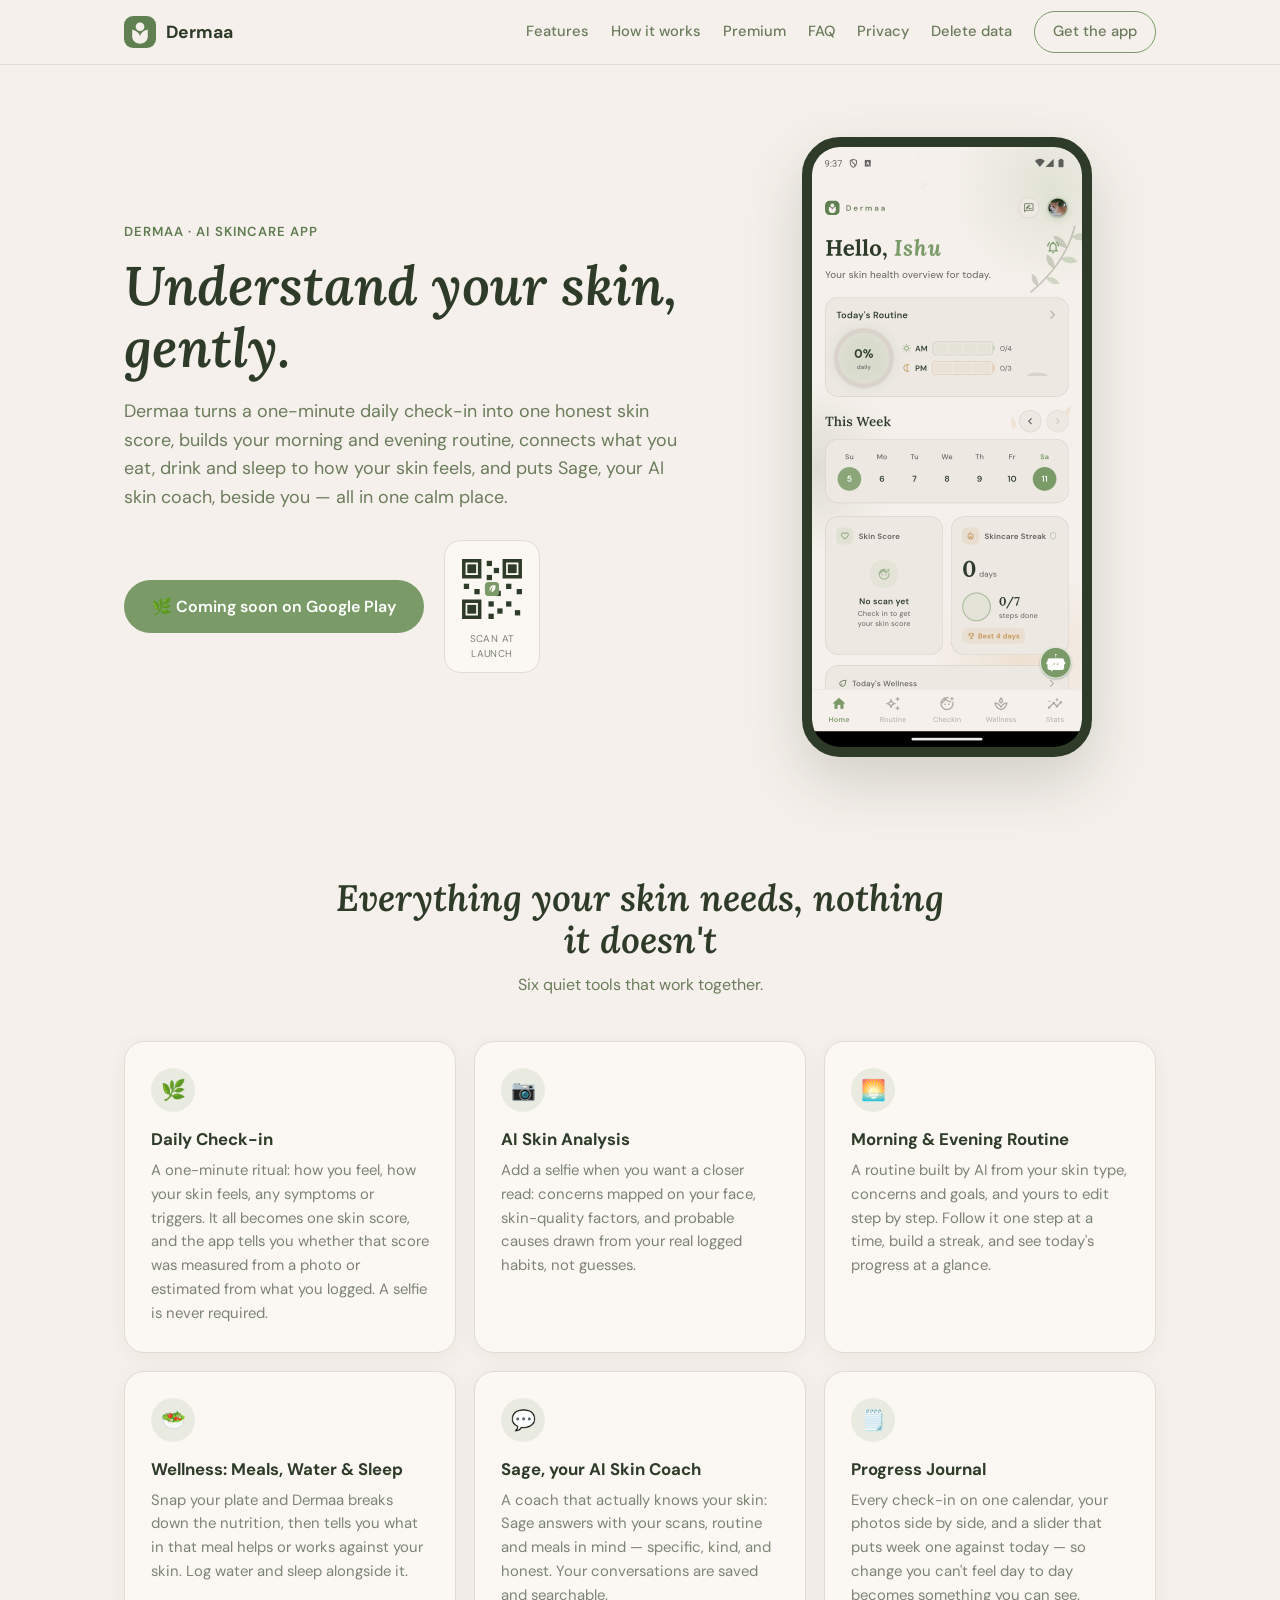
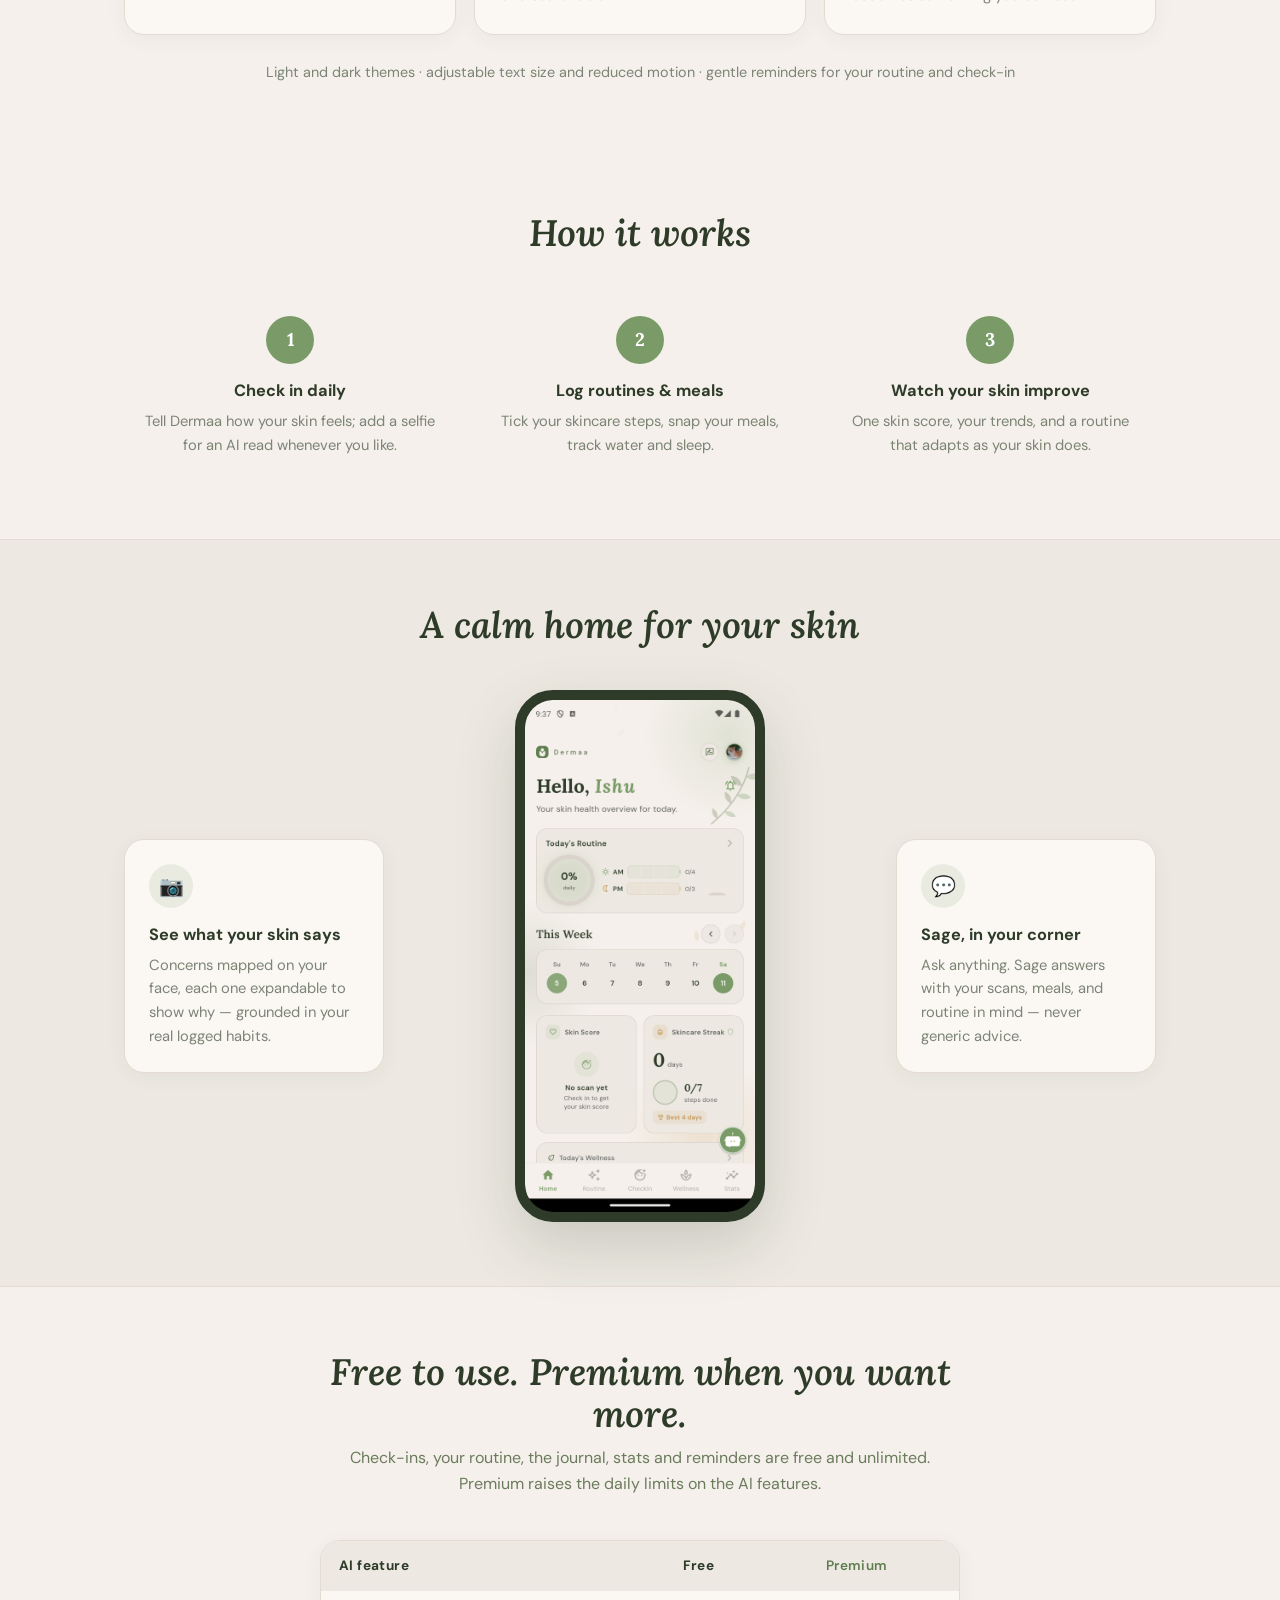
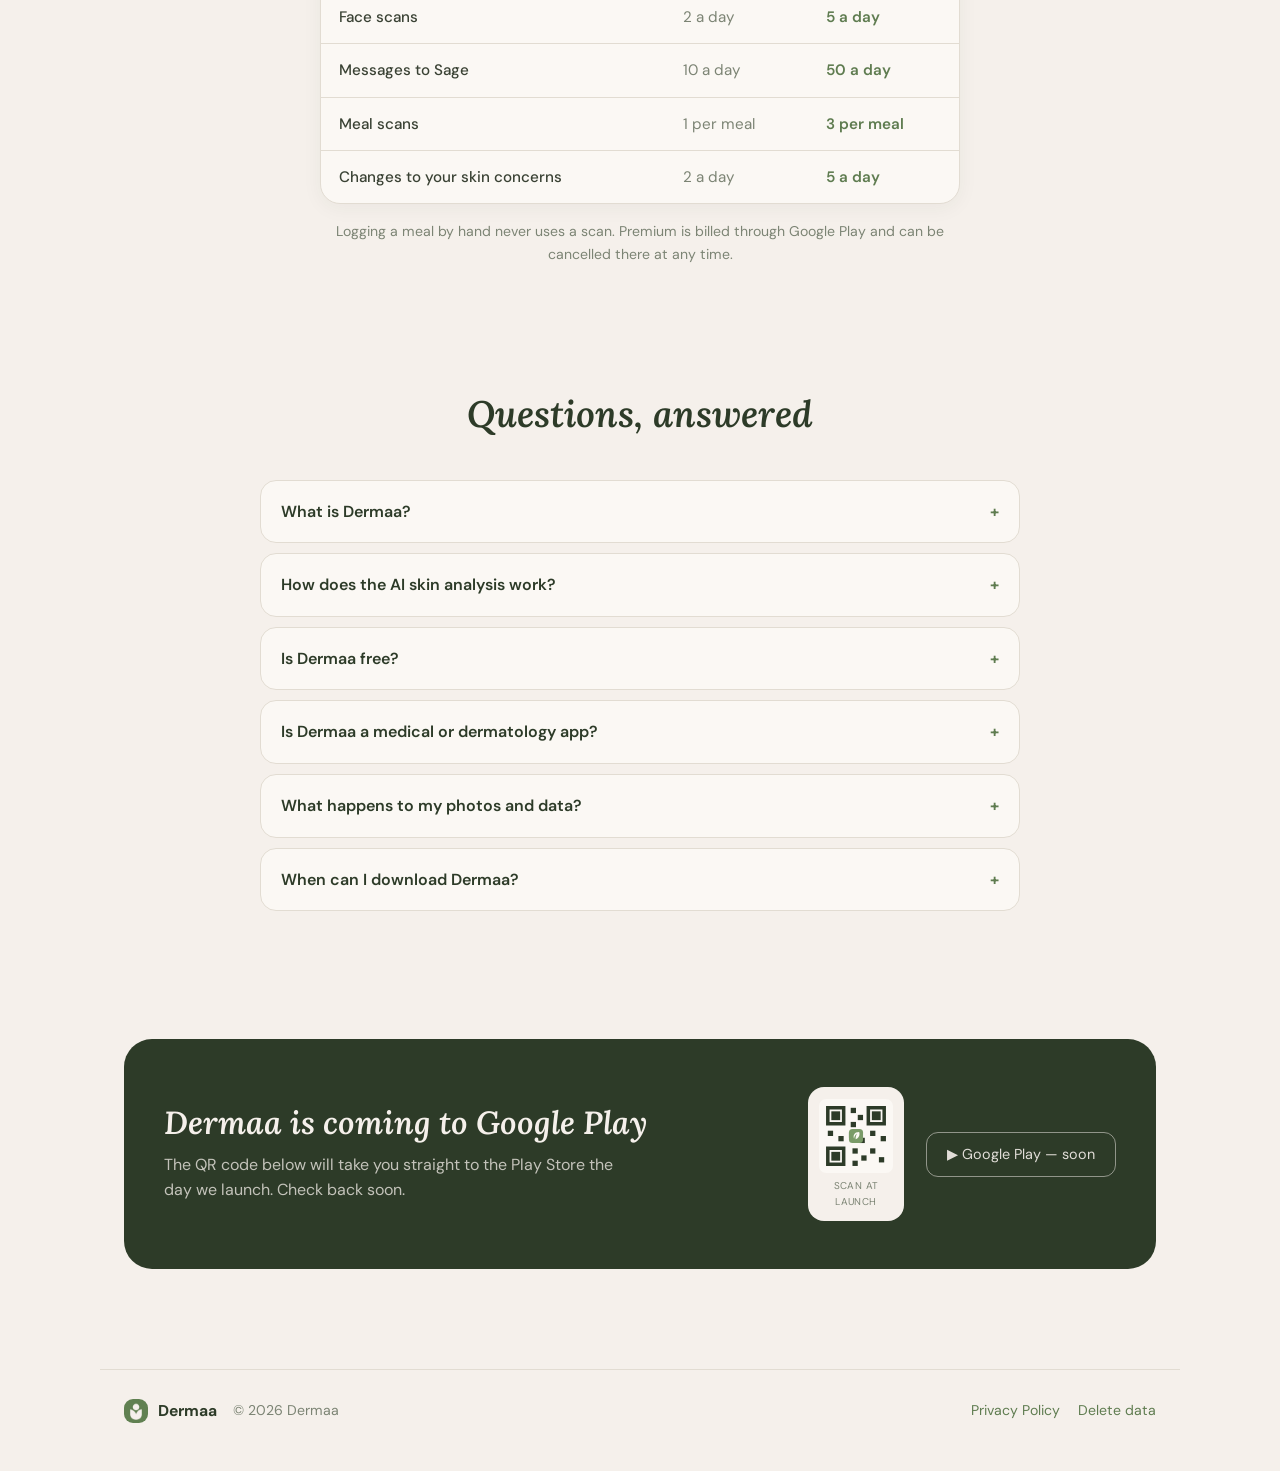
==== commit 5caafec5: "Make the site findable: sitemap, robots, structured data, FAQ - robots.txt (allow all) pointing at a" ====
--- a/index.html
+++ b/index.html
@@ -3,17 +3,56 @@
 <head>
   <meta charset="UTF-8" />
   <meta name="viewport" content="width=device-width, initial-scale=1.0" />
-  <title>Dermaa — Understand your skin, gently</title>
-  <meta name="description" content="Dermaa is a skincare tracking app: a daily check-in with one skin score, AI skin analysis, a morning and evening routine, meal, water and sleep tracking, and Sage, a personal AI skin coach. Coming soon to Google Play." />
-  <meta property="og:title" content="Dermaa — Understand your skin, gently" />
+  <title>Dermaa: AI Skin Analysis &amp; Skincare Routine App</title>
+  <meta name="description" content="Dermaa is an AI skincare app: a daily skin check-in with one skin score, AI skin analysis from a selfie, your morning and evening routine, and Sage, an AI skin coach." />
+  <meta property="og:site_name" content="Dermaa" />
+  <meta property="og:title" content="Dermaa: AI Skin Analysis &amp; Skincare Routine App" />
   <meta property="og:description" content="A daily skin check-in, AI skin analysis, your morning and evening routine, wellness tracking and Sage, your AI skin coach — in one calm app." />
   <meta property="og:type" content="website" />
-  <meta property="og:image" content="assets/shot_dashboard.png" />
-  <link rel="icon" type="image/png" href="assets/app_icon.png" />
+  <meta property="og:url" content="https://dermaa.app/" />
+  <meta property="og:image" content="https://dermaa.app/assets/shot_dashboard.png" />
+  <link rel="canonical" href="https://dermaa.app/" />
+  <meta name="twitter:card" content="summary_large_image" />
+  <link rel="icon" type="image/png" sizes="48x48" href="assets/favicon-48.png" />
+  <link rel="icon" type="image/png" sizes="192x192" href="assets/icon-192.png" />
+  <link rel="apple-touch-icon" href="assets/apple-touch-icon.png" />
+  <script type="application/ld+json">
+  {
+    "@context": "https://schema.org",
+    "@graph": [
+      {
+        "@type": "WebSite",
+        "@id": "https://dermaa.app/#website",
+        "name": "Dermaa",
+        "alternateName": ["Dermaa app", "Dermaa skincare"],
+        "url": "https://dermaa.app/"
+      },
+      {
+        "@type": "Organization",
+        "@id": "https://dermaa.app/#org",
+        "name": "Dermaa",
+        "url": "https://dermaa.app/",
+        "logo": "https://dermaa.app/assets/app_icon.png",
+        "email": "reckad007@gmail.com"
+      },
+      {
+        "@type": "MobileApplication",
+        "name": "Dermaa",
+        "url": "https://dermaa.app/",
+        "operatingSystem": "Android",
+        "applicationCategory": "HealthApplication",
+        "description": "AI skincare app: a daily skin check-in with one skin score, AI skin analysis from a selfie, a morning and evening skincare routine, meal, water and sleep tracking, and Sage, an AI skin coach.",
+        "image": "https://dermaa.app/assets/shot_dashboard.png",
+        "publisher": { "@id": "https://dermaa.app/#org" },
+        "offers": { "@type": "Offer", "price": "0", "priceCurrency": "INR" }
+      }
+    ]
+  }
+  </script>
   <link rel="preconnect" href="https://fonts.googleapis.com" />
   <link rel="preconnect" href="https://fonts.gstatic.com" crossorigin />
   <link href="https://fonts.googleapis.com/css2?family=DM+Sans:wght@400;500;600;700&family=Lora:ital,wght@1,500;1,600;1,700&display=swap" rel="stylesheet" />
-  <link rel="stylesheet" href="styles.css?v=4" />
+  <link rel="stylesheet" href="styles.css?v=5" />
 </head>
 <body>
 
@@ -24,6 +63,7 @@
         <a href="#features">Features</a>
         <a href="#how">How it works</a>
         <a href="#premium">Premium</a>
+        <a href="#faq">FAQ</a>
         <a href="privacy.html">Privacy</a>
         <a href="delete-account.html">Delete data</a>
         <a class="btn-outline" href="#download">Get the app</a>
@@ -35,6 +75,7 @@
     <section class="hero">
       <div class="wrap hero-grid">
         <div>
+          <p class="eyebrow">Dermaa · AI skincare app</p>
           <h1>Understand your skin, gently.</h1>
           <p class="lead">
             Dermaa turns a one-minute daily check-in into one honest skin
@@ -190,6 +231,56 @@
       </div>
     </section>
 
+    <section id="faq">
+      <div class="wrap">
+        <div class="section-head">
+          <h2>Questions, answered</h2>
+        </div>
+        <div class="faq">
+          <details>
+            <summary>What is Dermaa?</summary>
+            <p>Dermaa is a skincare tracking app for Android. You check in once a
+            day, follow a morning and evening routine built for your skin, log
+            meals, water and sleep, and ask Sage, the AI skin coach, anything
+            about your skin. It brings it all together into one skin score and
+            a journal that shows how your skin changes over time.</p>
+          </details>
+          <details>
+            <summary>How does the AI skin analysis work?</summary>
+            <p>Take a selfie and Dermaa's AI maps the concerns it sees on your
+            face, rates skin-quality factors, and suggests probable causes from
+            what you have actually logged — your routine, meals, sleep and
+            triggers. A selfie is always optional: a check-in without one still
+            counts.</p>
+          </details>
+          <details>
+            <summary>Is Dermaa free?</summary>
+            <p>Yes. Check-ins, your routine, the journal, stats and reminders are
+            free and unlimited. A Premium subscription raises the daily limits on
+            the AI features — see <a href="#premium">Free &amp; Premium</a>.</p>
+          </details>
+          <details>
+            <summary>Is Dermaa a medical or dermatology app?</summary>
+            <p>No. Dermaa gives general skincare and wellness guidance. It does
+            not diagnose conditions and does not replace a dermatologist — for
+            anything that worries you, see a qualified professional.</p>
+          </details>
+          <details>
+            <summary>What happens to my photos and data?</summary>
+            <p>They are used only to run the features you see, never sold,
+            never used for advertising and never used to train AI models. You
+            can delete your account and everything in it from inside the app.
+            Read the <a href="privacy.html">privacy policy</a>.</p>
+          </details>
+          <details>
+            <summary>When can I download Dermaa?</summary>
+            <p>Dermaa is coming soon to Google Play. This page will link straight
+            to the Play Store on launch day.</p>
+          </details>
+        </div>
+      </div>
+    </section>
+
     <section id="download">
       <div class="wrap">
         <div class="download-band">
--- a/styles.css
+++ b/styles.css
@@ -82,6 +82,10 @@
 .btn:hover { background: var(--primary-dark); text-decoration: none; }
 
 /* ── Hero ── */
+.eyebrow {
+  font-size: 0.82rem; font-weight: 600; letter-spacing: 0.08em; text-transform: uppercase;
+  color: var(--primary-dark); margin-bottom: 12px;
+}
 .hero { padding: 72px 0 56px; }
 .hero-grid { display: grid; grid-template-columns: 1.15fr 0.85fr; gap: 48px; align-items: center; }
 .hero h1 { font-size: clamp(2.2rem, 4.5vw, 3.4rem); margin-bottom: 18px; }
@@ -180,6 +184,22 @@
 .plans tbody td { color: var(--text-soft); white-space: nowrap; }
 .plans tbody tr + tr > * { border-top: 1px solid var(--border); }
 .plans-note { text-align: center; color: var(--text-soft); font-size: 0.88rem; margin-top: 16px; }
+
+/* FAQ */
+.faq { max-width: 760px; margin: 0 auto; display: grid; gap: 10px; }
+.faq details {
+  background: var(--card); border: 1px solid var(--border);
+  border-radius: 16px; padding: 4px 20px;
+}
+.faq summary {
+  cursor: pointer; list-style: none; padding: 14px 0;
+  font-weight: 600; color: var(--forest);
+  display: flex; justify-content: space-between; gap: 16px;
+}
+.faq summary::-webkit-details-marker { display: none; }
+.faq summary::after { content: "+"; color: var(--primary-dark); font-weight: 700; }
+.faq details[open] summary::after { content: "–"; }
+.faq details p { color: var(--text-soft); font-size: 0.95rem; padding-bottom: 16px; }
 
 /* Download band */
 .download-band {
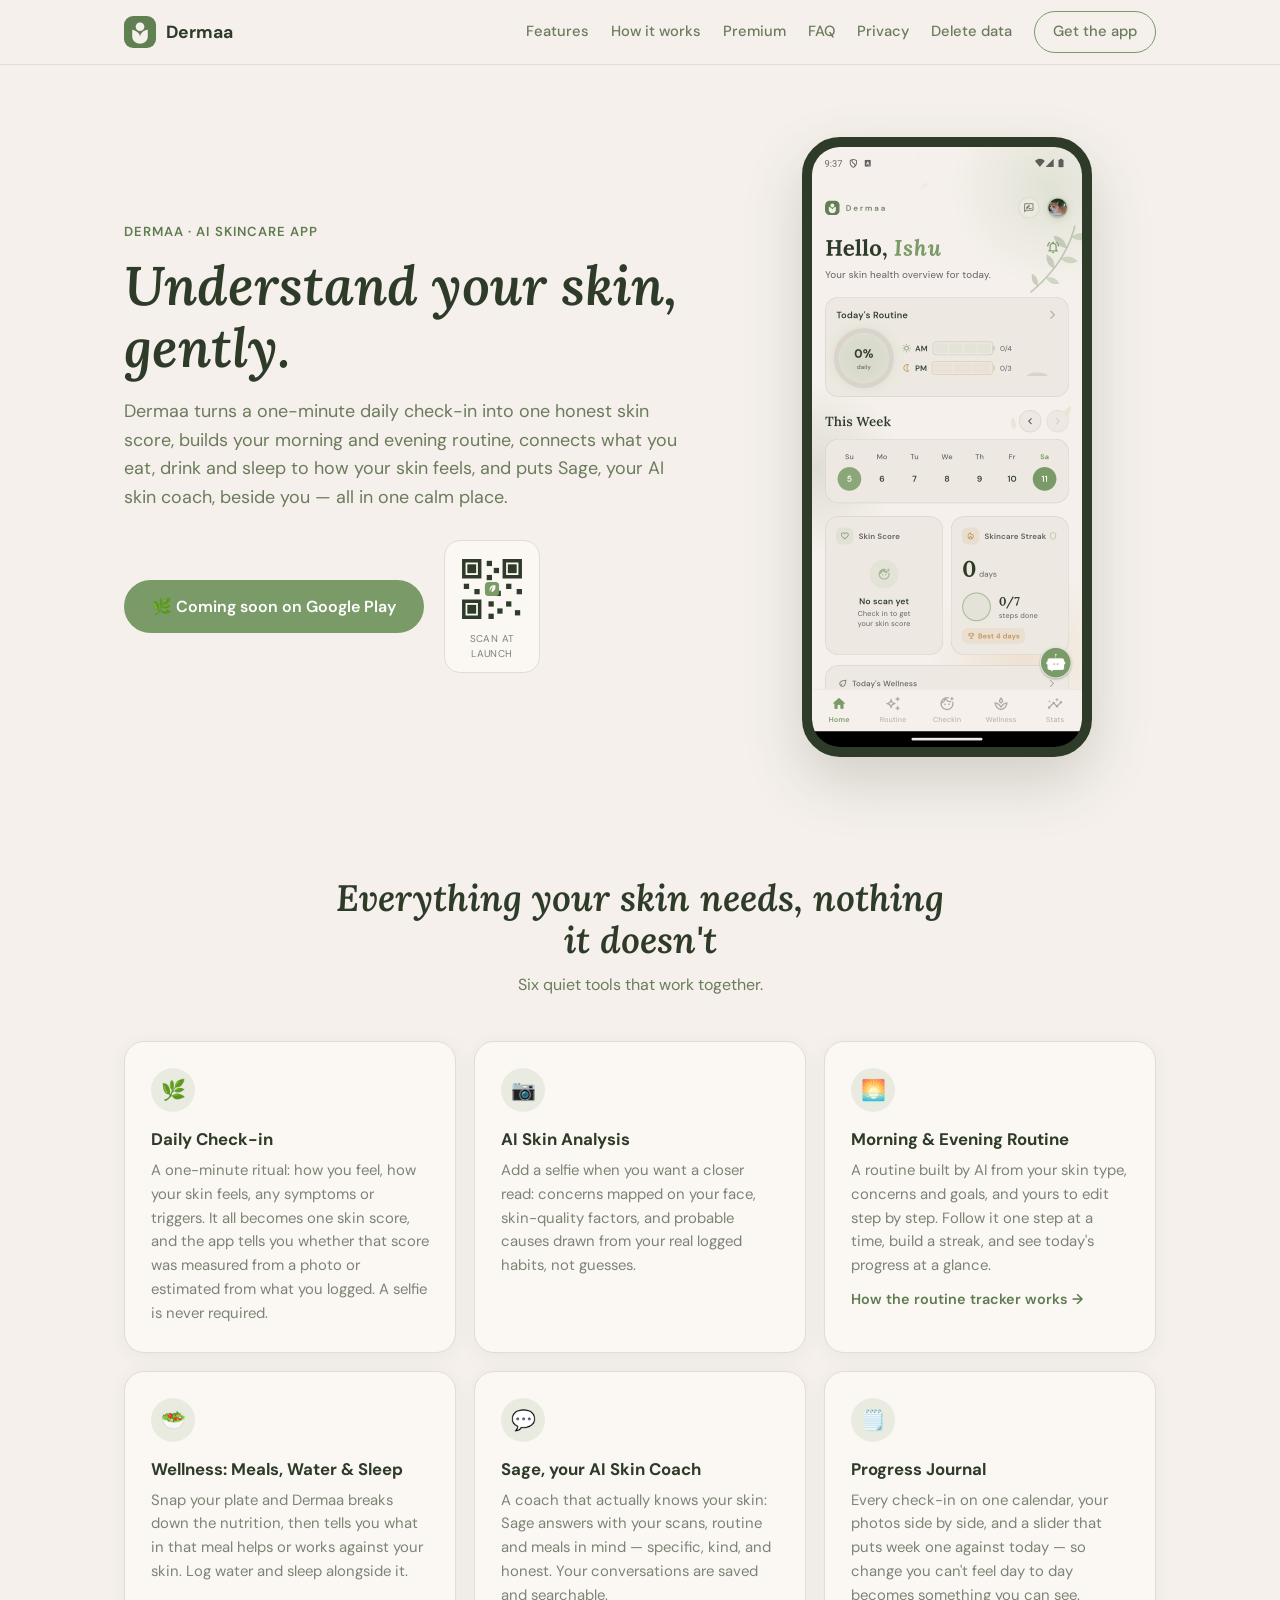
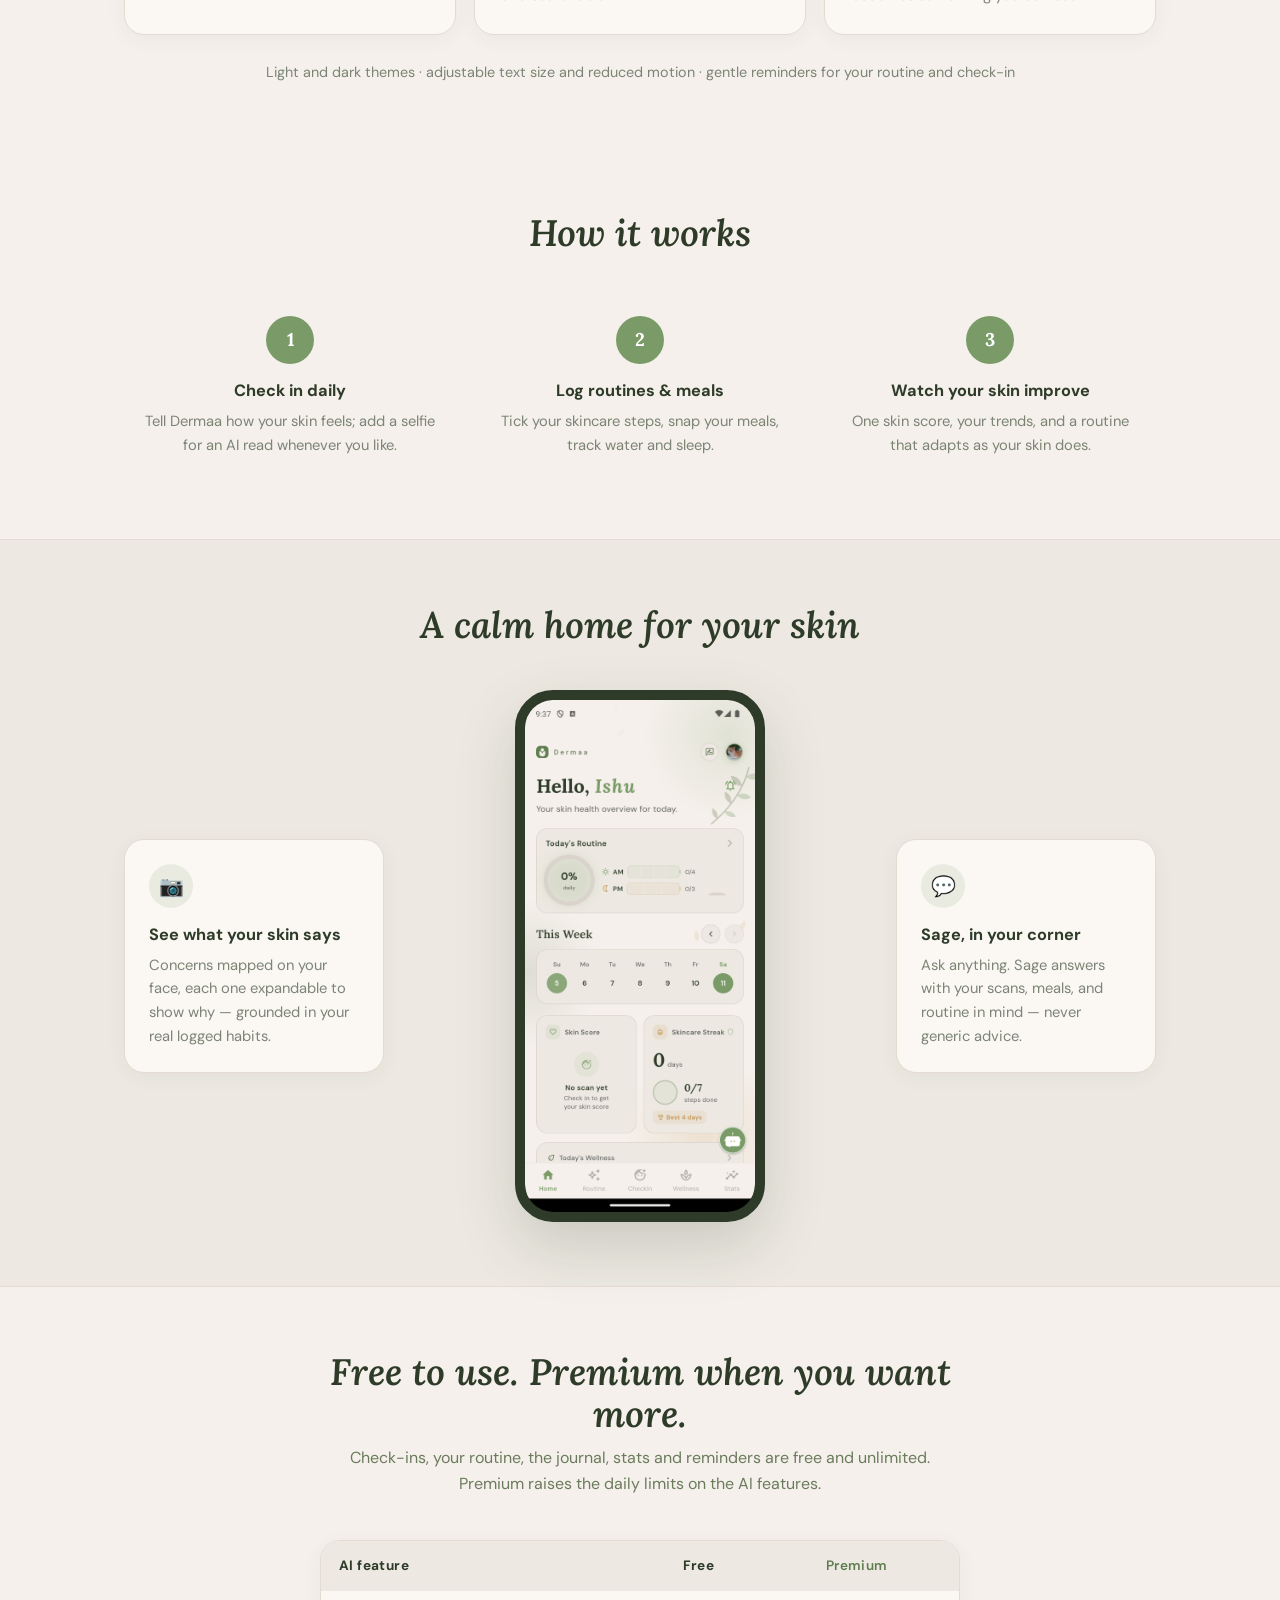
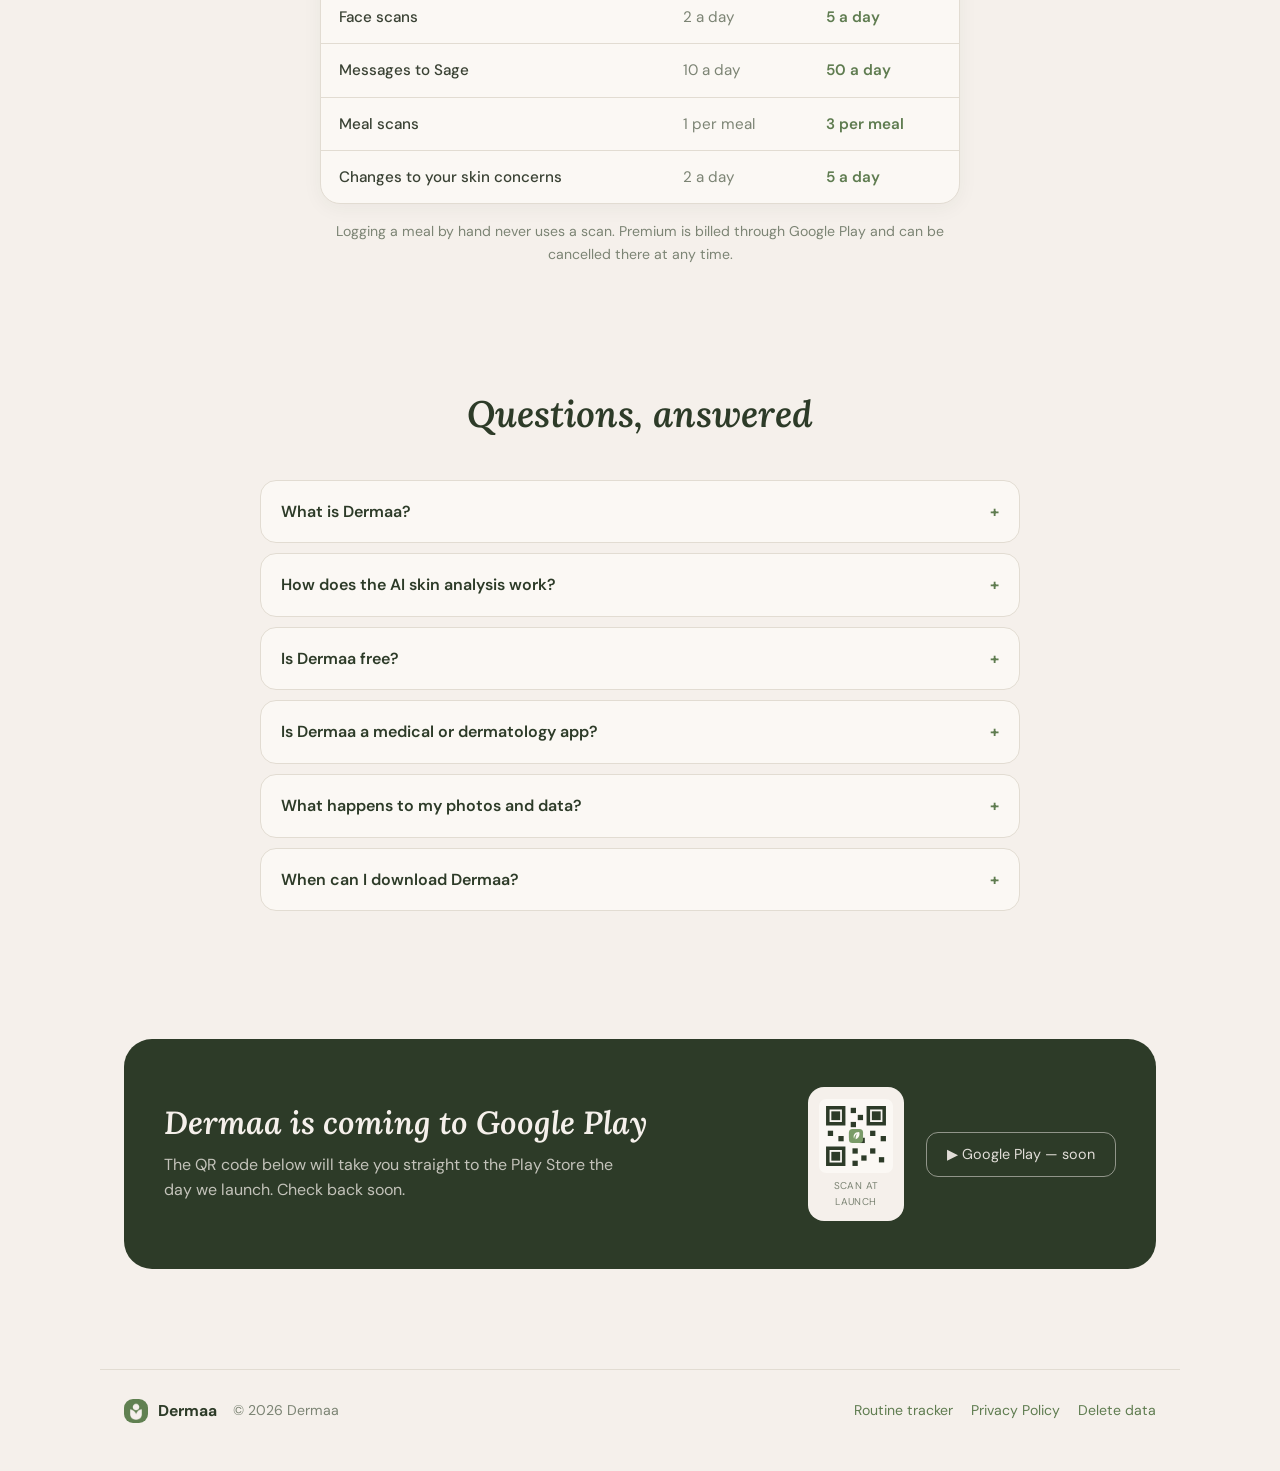
==== commit bef6e70e: "Add a skincare routine tracker page A page of its own for people searching "skincare routine tracker" ====
--- a/index.html
+++ b/index.html
@@ -3,10 +3,10 @@
 <head>
   <meta charset="UTF-8" />
   <meta name="viewport" content="width=device-width, initial-scale=1.0" />
-  <title>Dermaa: AI Skin Analysis &amp; Skincare Routine App</title>
+  <title>Dermaa: AI Skin Analysis &amp; Skincare Routine Tracker</title>
   <meta name="description" content="Dermaa is an AI skincare app: a daily skin check-in with one skin score, AI skin analysis from a selfie, your morning and evening routine, and Sage, an AI skin coach." />
   <meta property="og:site_name" content="Dermaa" />
-  <meta property="og:title" content="Dermaa: AI Skin Analysis &amp; Skincare Routine App" />
+  <meta property="og:title" content="Dermaa: AI Skin Analysis &amp; Skincare Routine Tracker" />
   <meta property="og:description" content="A daily skin check-in, AI skin analysis, your morning and evening routine, wellness tracking and Sage, your AI skin coach — in one calm app." />
   <meta property="og:type" content="website" />
   <meta property="og:url" content="https://dermaa.app/" />
@@ -52,7 +52,7 @@
   <link rel="preconnect" href="https://fonts.googleapis.com" />
   <link rel="preconnect" href="https://fonts.gstatic.com" crossorigin />
   <link href="https://fonts.googleapis.com/css2?family=DM+Sans:wght@400;500;600;700&family=Lora:ital,wght@1,500;1,600;1,700&display=swap" rel="stylesheet" />
-  <link rel="stylesheet" href="styles.css?v=5" />
+  <link rel="stylesheet" href="styles.css?v=6" />
 </head>
 <body>
 
@@ -126,6 +126,7 @@
             <p>A routine built by AI from your skin type, concerns and goals,
             and yours to edit step by step. Follow it one step at a time, build
             a streak, and see today's progress at a glance.</p>
+            <a class="feature-link" href="skincare-routine-tracker.html">How the routine tracker works →</a>
           </div>
           <div class="feature">
             <div class="chip">🥗</div>
@@ -306,6 +307,7 @@
       <a class="brand" href="#"><img src="assets/app_icon.png" alt="" />Dermaa</a>
       <span>© 2026 Dermaa</span>
       <div class="footer-links">
+        <a href="skincare-routine-tracker.html">Routine tracker</a>
         <a href="privacy.html">Privacy Policy</a>
         <a href="delete-account.html">Delete data</a>
       </div>
--- a/styles.css
+++ b/styles.css
@@ -236,6 +236,20 @@
 .doc p, .doc li { color: var(--text); font-size: 0.98rem; }
 .doc ul { padding-left: 22px; margin: 10px 0; }
 .doc li { margin-bottom: 6px; }
+
+.feature-link { display: inline-block; margin-top: 10px; font-size: 0.9rem; font-weight: 600; }
+.lead-doc { font-size: 1.08rem; color: var(--olive) !important; margin: 14px 0 8px; }
+.doc .eyebrow { margin-bottom: 8px; }
+.doc p + p { margin-top: 12px; }
+.doc .faq { margin-top: 14px; }
+.doc .faq details p { color: var(--text-soft); }
+.doc-cta {
+  margin-top: 44px; background: var(--forest); border-radius: 24px;
+  padding: 32px 28px; text-align: center;
+}
+.doc-cta h2 { color: #F5F0EB; margin: 0 0 6px; }
+.doc-cta p { color: rgba(245, 240, 235, 0.75) !important; margin-bottom: 18px; }
+.doc-cta .btn { cursor: pointer; }
 
 /* ── Responsive ── */
 @media (max-width: 820px) {
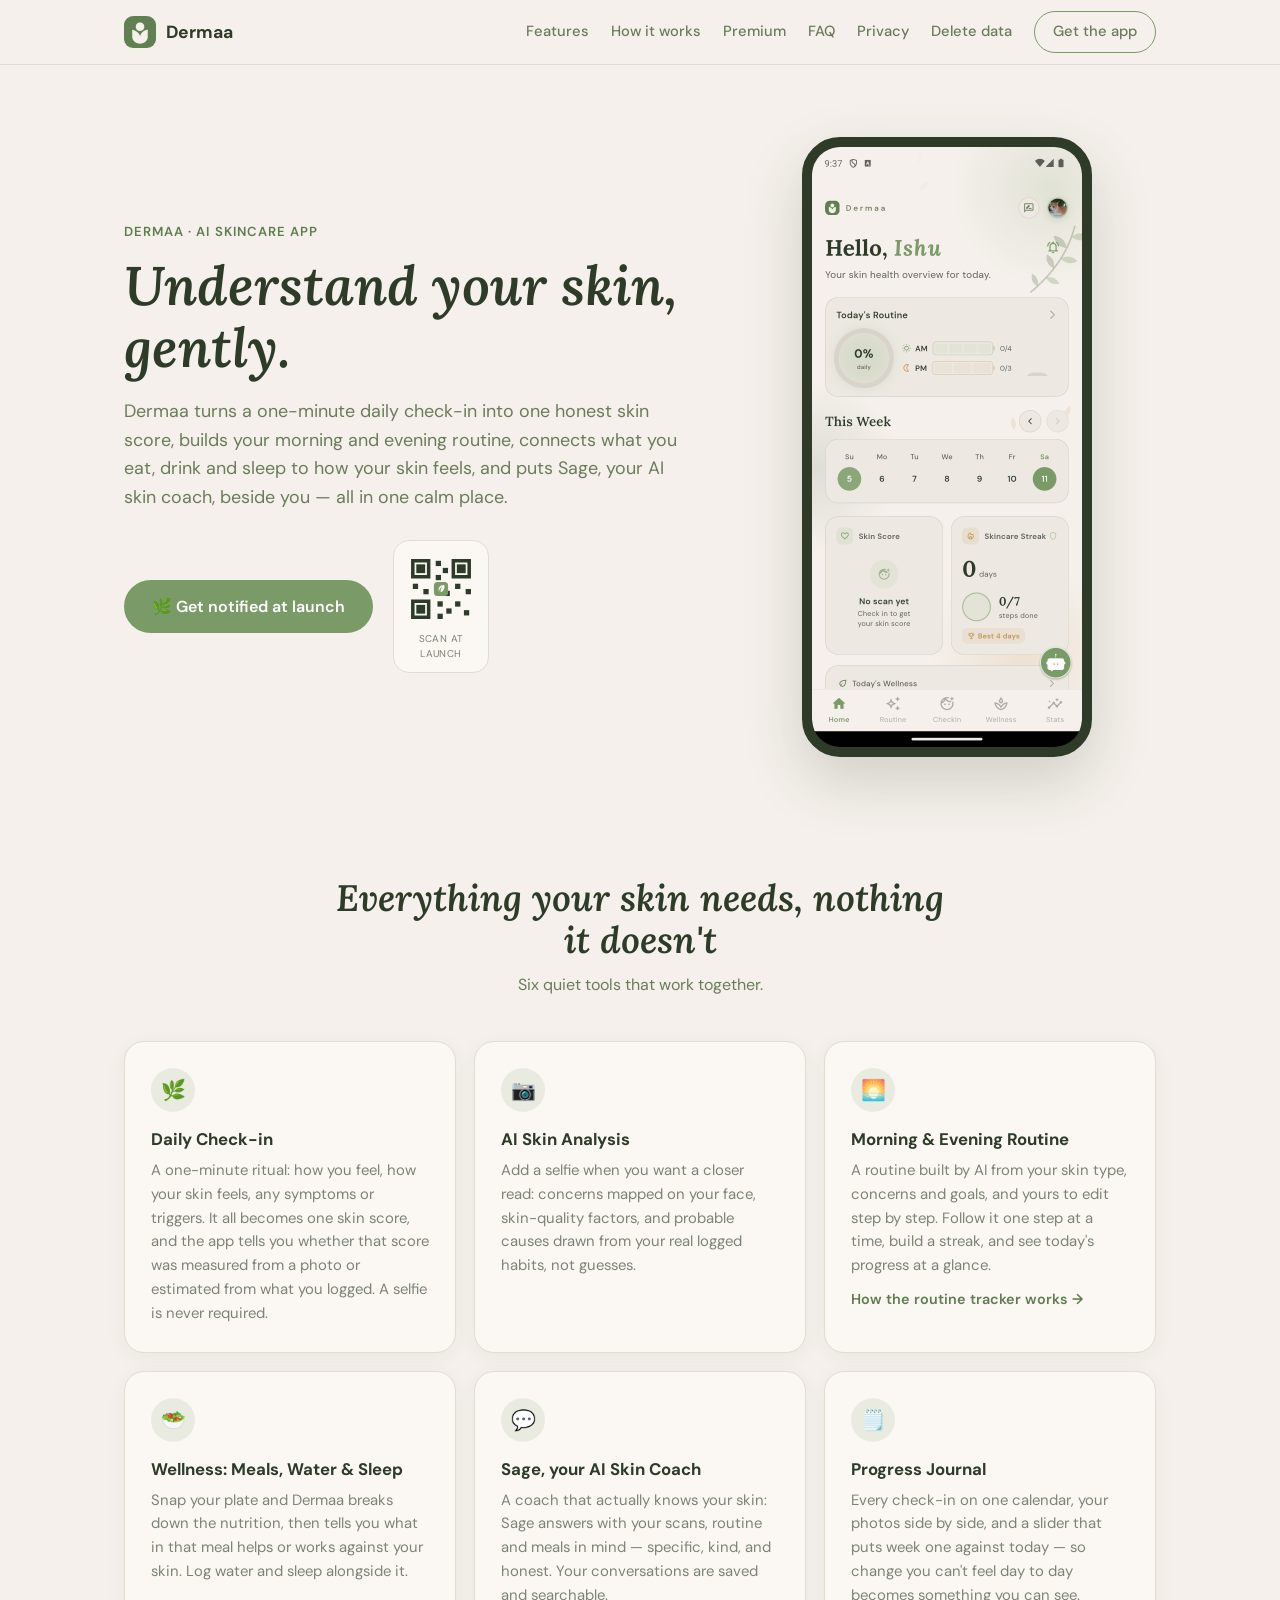
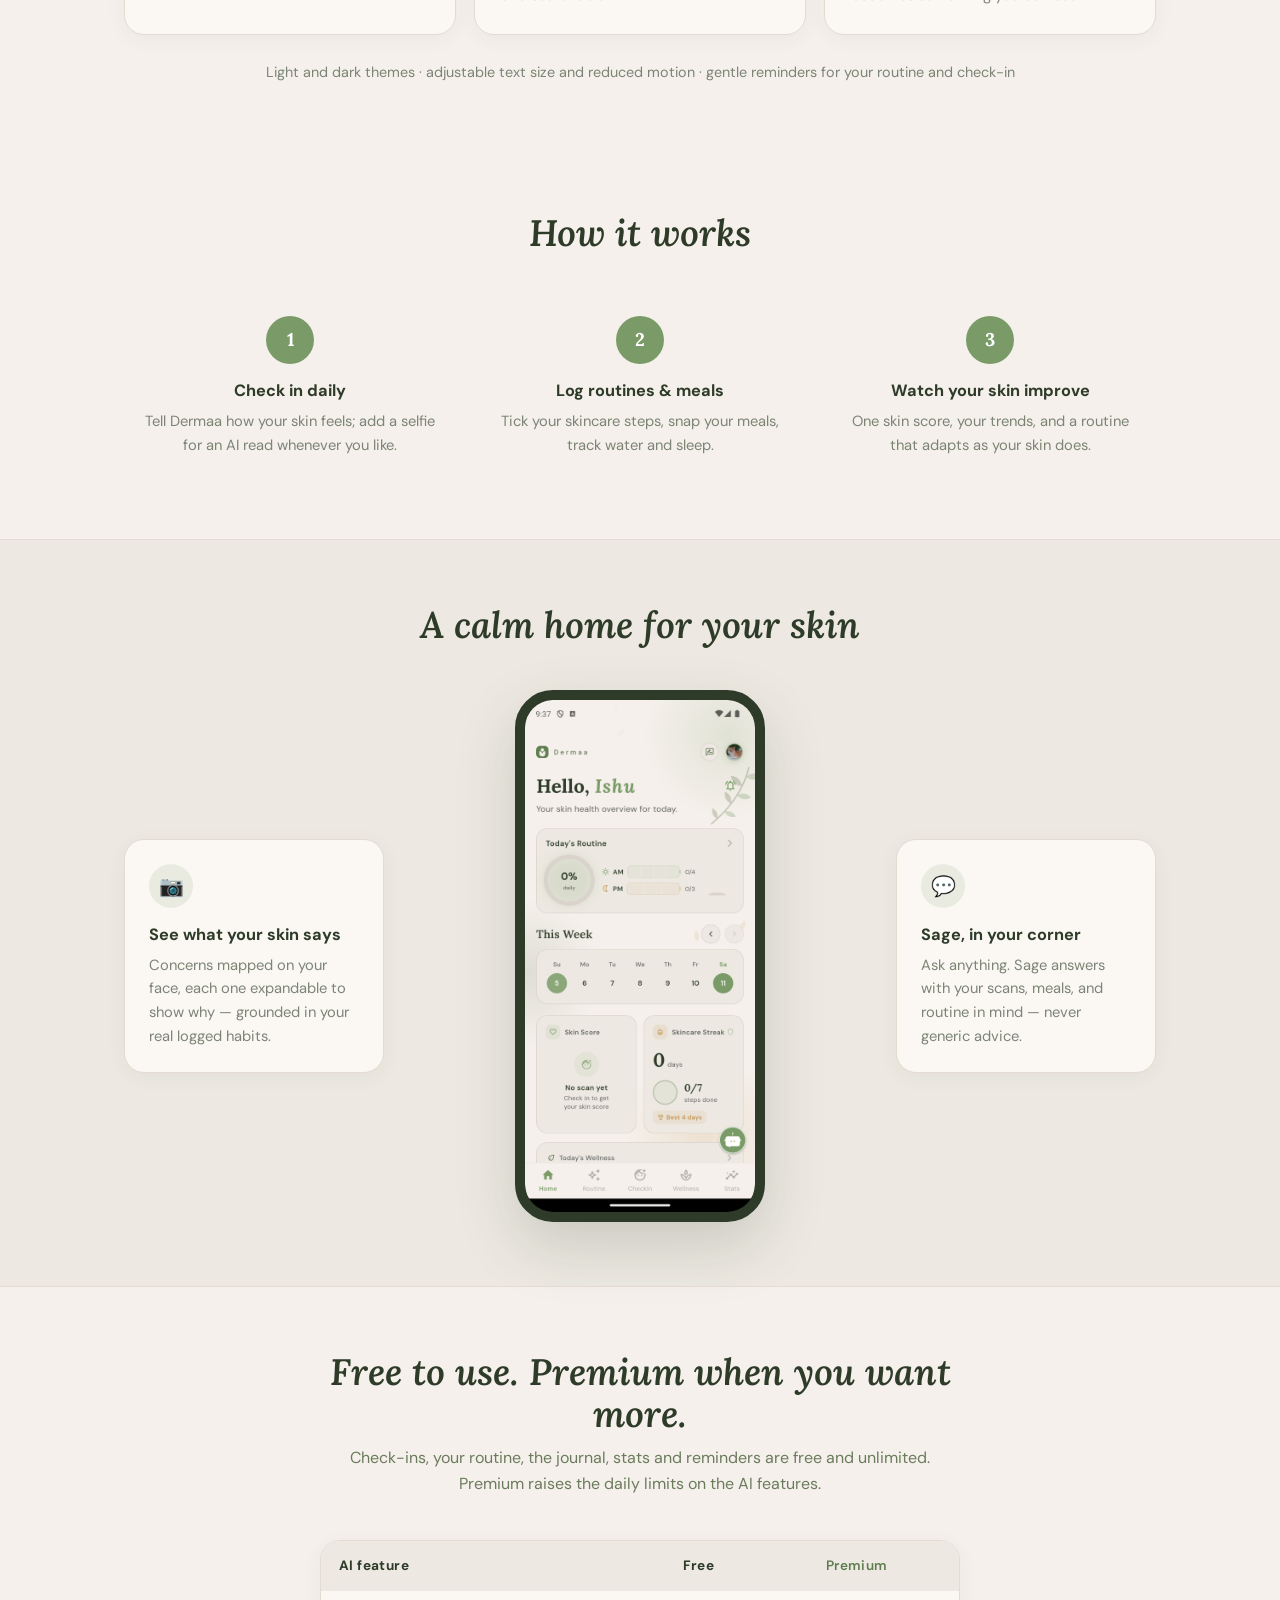
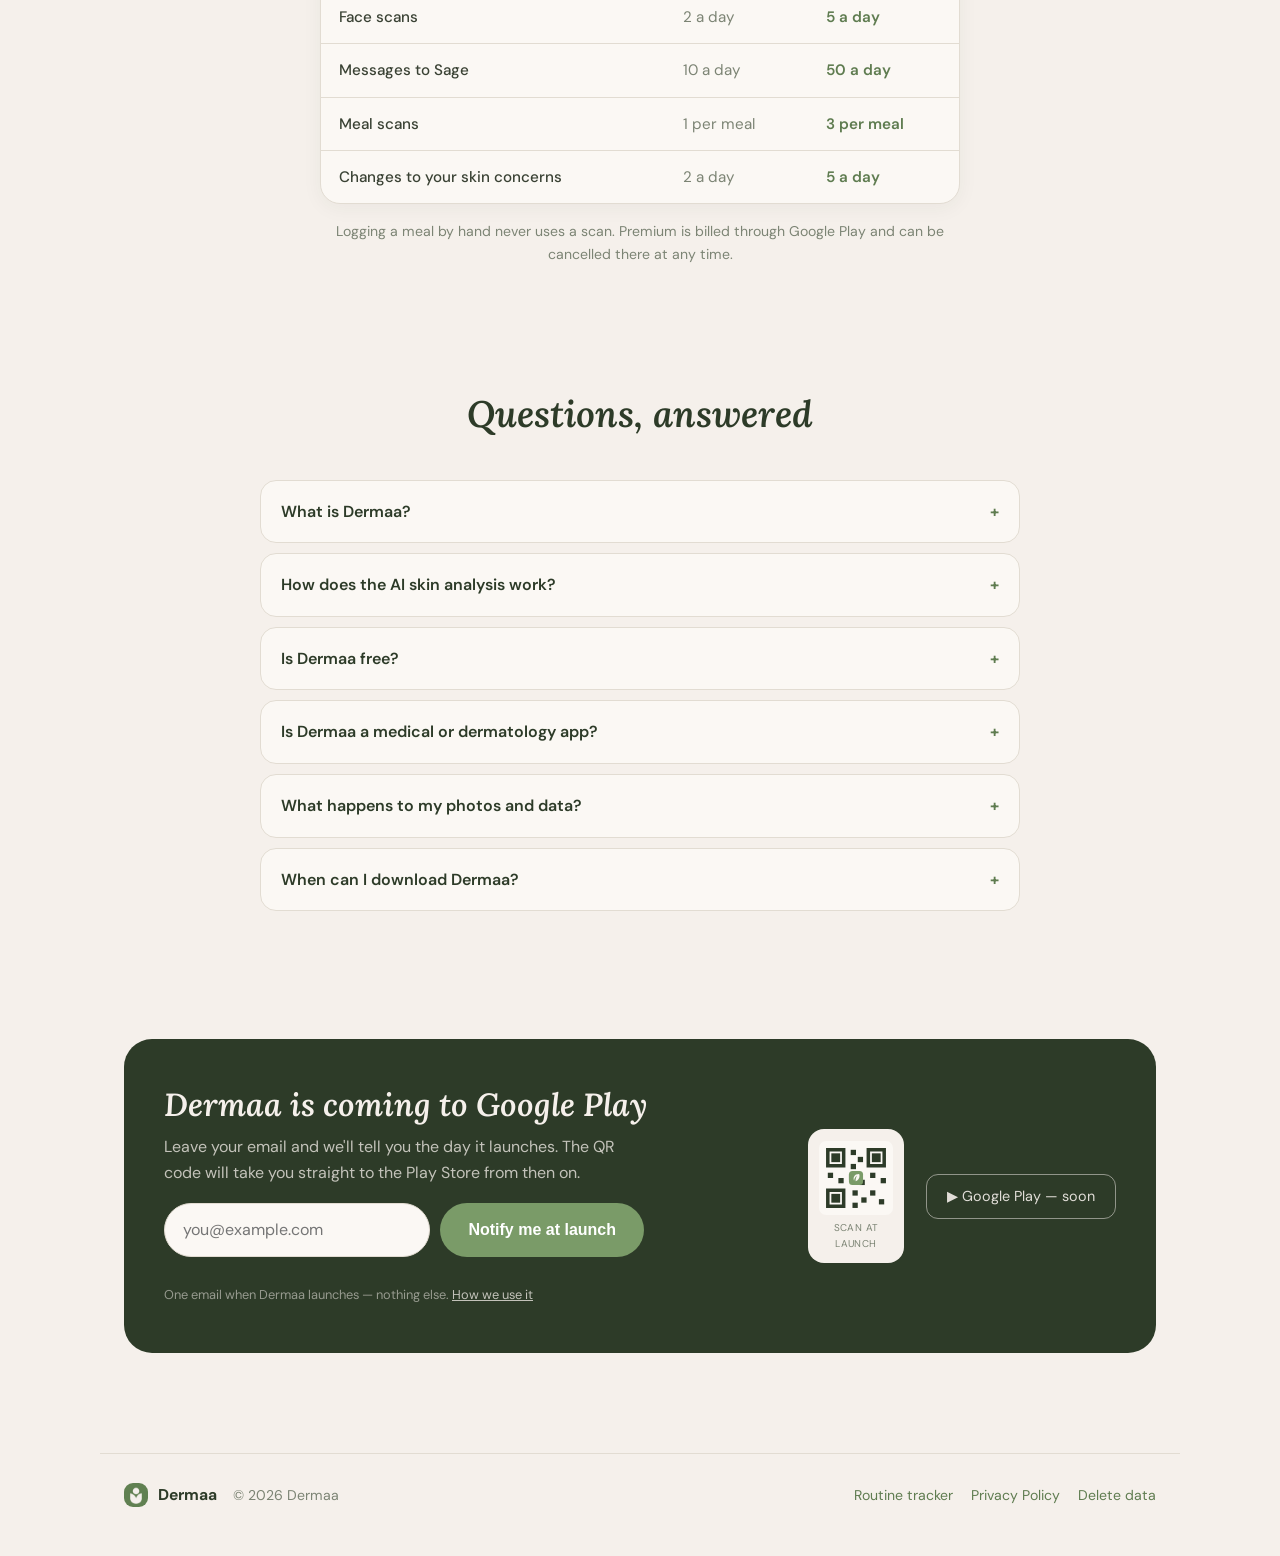
==== commit 0923c651: "First-party analytics and launch sign-ups - assets/track.js: page views, time visible, scroll depth," ====
--- a/index.html
+++ b/index.html
@@ -52,7 +52,7 @@
   <link rel="preconnect" href="https://fonts.googleapis.com" />
   <link rel="preconnect" href="https://fonts.gstatic.com" crossorigin />
   <link href="https://fonts.googleapis.com/css2?family=DM+Sans:wght@400;500;600;700&family=Lora:ital,wght@1,500;1,600;1,700&display=swap" rel="stylesheet" />
-  <link rel="stylesheet" href="styles.css?v=6" />
+  <link rel="stylesheet" href="styles.css?v=7" />
 </head>
 <body>
 
@@ -66,7 +66,7 @@
         <a href="#faq">FAQ</a>
         <a href="privacy.html">Privacy</a>
         <a href="delete-account.html">Delete data</a>
-        <a class="btn-outline" href="#download">Get the app</a>
+        <a class="btn-outline" href="#download" data-track="nav_get_app">Get the app</a>
       </nav>
     </div>
   </header>
@@ -84,7 +84,7 @@
             skin coach, beside you — all in one calm place.
           </p>
           <div class="hero-cta">
-            <span class="btn">🌿 Coming soon on Google Play</span>
+            <a class="btn" href="#download" data-track="hero_cta">🌿 Get notified at launch</a>
             <div class="qr-card" title="Play Store QR — added at launch">
               <!-- Placeholder — swap for the real Play Store QR at launch -->
               <img id="playstore-qr" src="assets/qr_placeholder.svg" alt="Play Store QR code placeholder" />
@@ -126,7 +126,7 @@
             <p>A routine built by AI from your skin type, concerns and goals,
             and yours to edit step by step. Follow it one step at a time, build
             a streak, and see today's progress at a glance.</p>
-            <a class="feature-link" href="skincare-routine-tracker.html">How the routine tracker works →</a>
+            <a class="feature-link" href="skincare-routine-tracker.html" data-track="routine_tracker_link">How the routine tracker works →</a>
           </div>
           <div class="feature">
             <div class="chip">🥗</div>
@@ -287,8 +287,19 @@
         <div class="download-band">
           <div>
             <h2>Dermaa is coming to Google Play</h2>
-            <p>The QR code below will take you straight to the Play Store the day
-            we launch. Check back soon.</p>
+            <p>Leave your email and we'll tell you the day it launches. The QR
+            code will take you straight to the Play Store from then on.</p>
+            <form class="lead-form" data-lead-form novalidate>
+              <label class="sr-only" for="lead-email">Email address</label>
+              <div class="lead-row">
+                <input id="lead-email" type="email" name="email" placeholder="you@example.com" autocomplete="email" required />
+                <button type="submit" class="btn" data-track="lead_submit">Notify me at launch</button>
+              </div>
+              <input class="hp" type="text" name="company" tabindex="-1" autocomplete="off" aria-hidden="true" />
+              <p class="lead-status" data-lead-status role="status" aria-live="polite"></p>
+              <p class="lead-fine">One email when Dermaa launches — nothing else.
+              <a href="privacy.html#website">How we use it</a></p>
+            </form>
           </div>
           <div class="download-actions">
             <div class="qr-card on-dark">
@@ -313,5 +324,6 @@
       </div>
     </div>
   </footer>
+  <script src="assets/track.js?v=1" defer></script>
 </body>
 </html>
--- a/styles.css
+++ b/styles.css
@@ -250,6 +250,33 @@
 .doc-cta h2 { color: #F5F0EB; margin: 0 0 6px; }
 .doc-cta p { color: rgba(245, 240, 235, 0.75) !important; margin-bottom: 18px; }
 .doc-cta .btn { cursor: pointer; }
+
+/* Launch sign-up */
+.sr-only {
+  position: absolute; width: 1px; height: 1px; padding: 0; margin: -1px;
+  overflow: hidden; clip: rect(0, 0, 0, 0); white-space: nowrap; border: 0;
+}
+.hp { position: absolute; left: -9999px; width: 1px; height: 1px; opacity: 0; }
+.lead-form { margin-top: 18px; max-width: 30em; }
+.lead-row { display: flex; gap: 10px; flex-wrap: wrap; }
+.lead-row input {
+  flex: 1 1 220px; min-width: 0;
+  padding: 13px 18px; border-radius: 28px; font: inherit; font-size: 1rem;
+  border: 1.5px solid var(--border); background: var(--card); color: var(--text);
+}
+.lead-row input:focus { outline: 2px solid var(--primary); outline-offset: 1px; }
+.lead-row .btn { cursor: pointer; white-space: nowrap; }
+.lead-row .btn[disabled] { opacity: 0.6; cursor: progress; }
+.lead-status { min-height: 1.4em; margin-top: 8px; font-size: 0.9rem; }
+.lead-status.ok { color: var(--primary); }
+.lead-status.err { color: #E8A39A; }
+.lead-fine { font-size: 0.8rem; opacity: 0.75; }
+.download-band .lead-fine, .doc-cta .lead-fine { color: rgba(245, 240, 235, 0.7); }
+.download-band .lead-fine a, .doc-cta .lead-fine a { color: #F5F0EB; text-decoration: underline; }
+.download-band .lead-status.ok, .doc-cta .lead-status.ok { color: #BFD8B0; }
+.doc-cta .lead-form { margin: 0 auto; text-align: left; }
+.doc-cta p + .lead-form { margin-top: 0; }
+.hero .btn { cursor: pointer; }
 
 /* ── Responsive ── */
 @media (max-width: 820px) {
@@ -282,6 +309,7 @@
     padding: 32px 22px; gap: 24px; border-radius: 22px;
   }
   .download-actions { flex-direction: column; gap: 16px; }
+  .lead-row .btn { width: 100%; justify-content: center; }
   .footer-inner { flex-direction: column; text-align: center; gap: 10px; }
   .plans th, .plans td { padding: 12px; font-size: 0.88rem; }
   .footer-links { margin-left: 0; }
